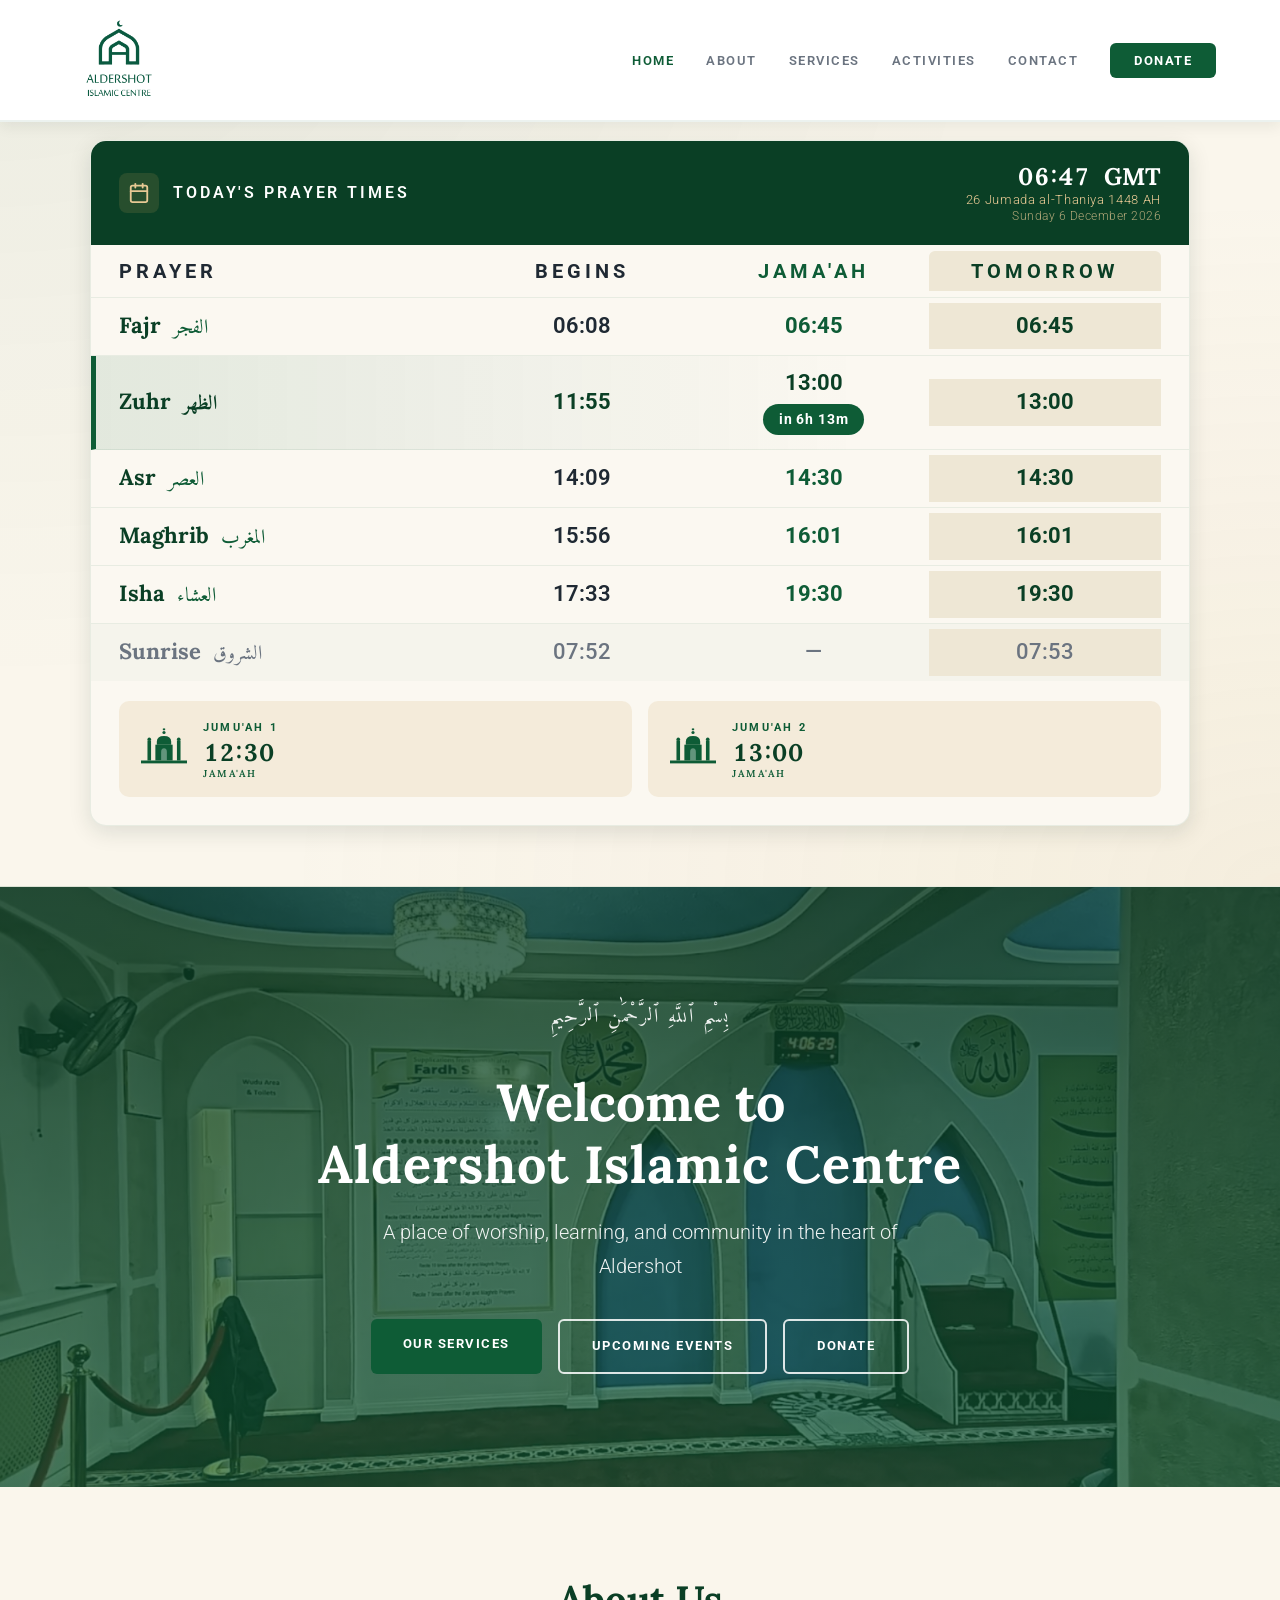
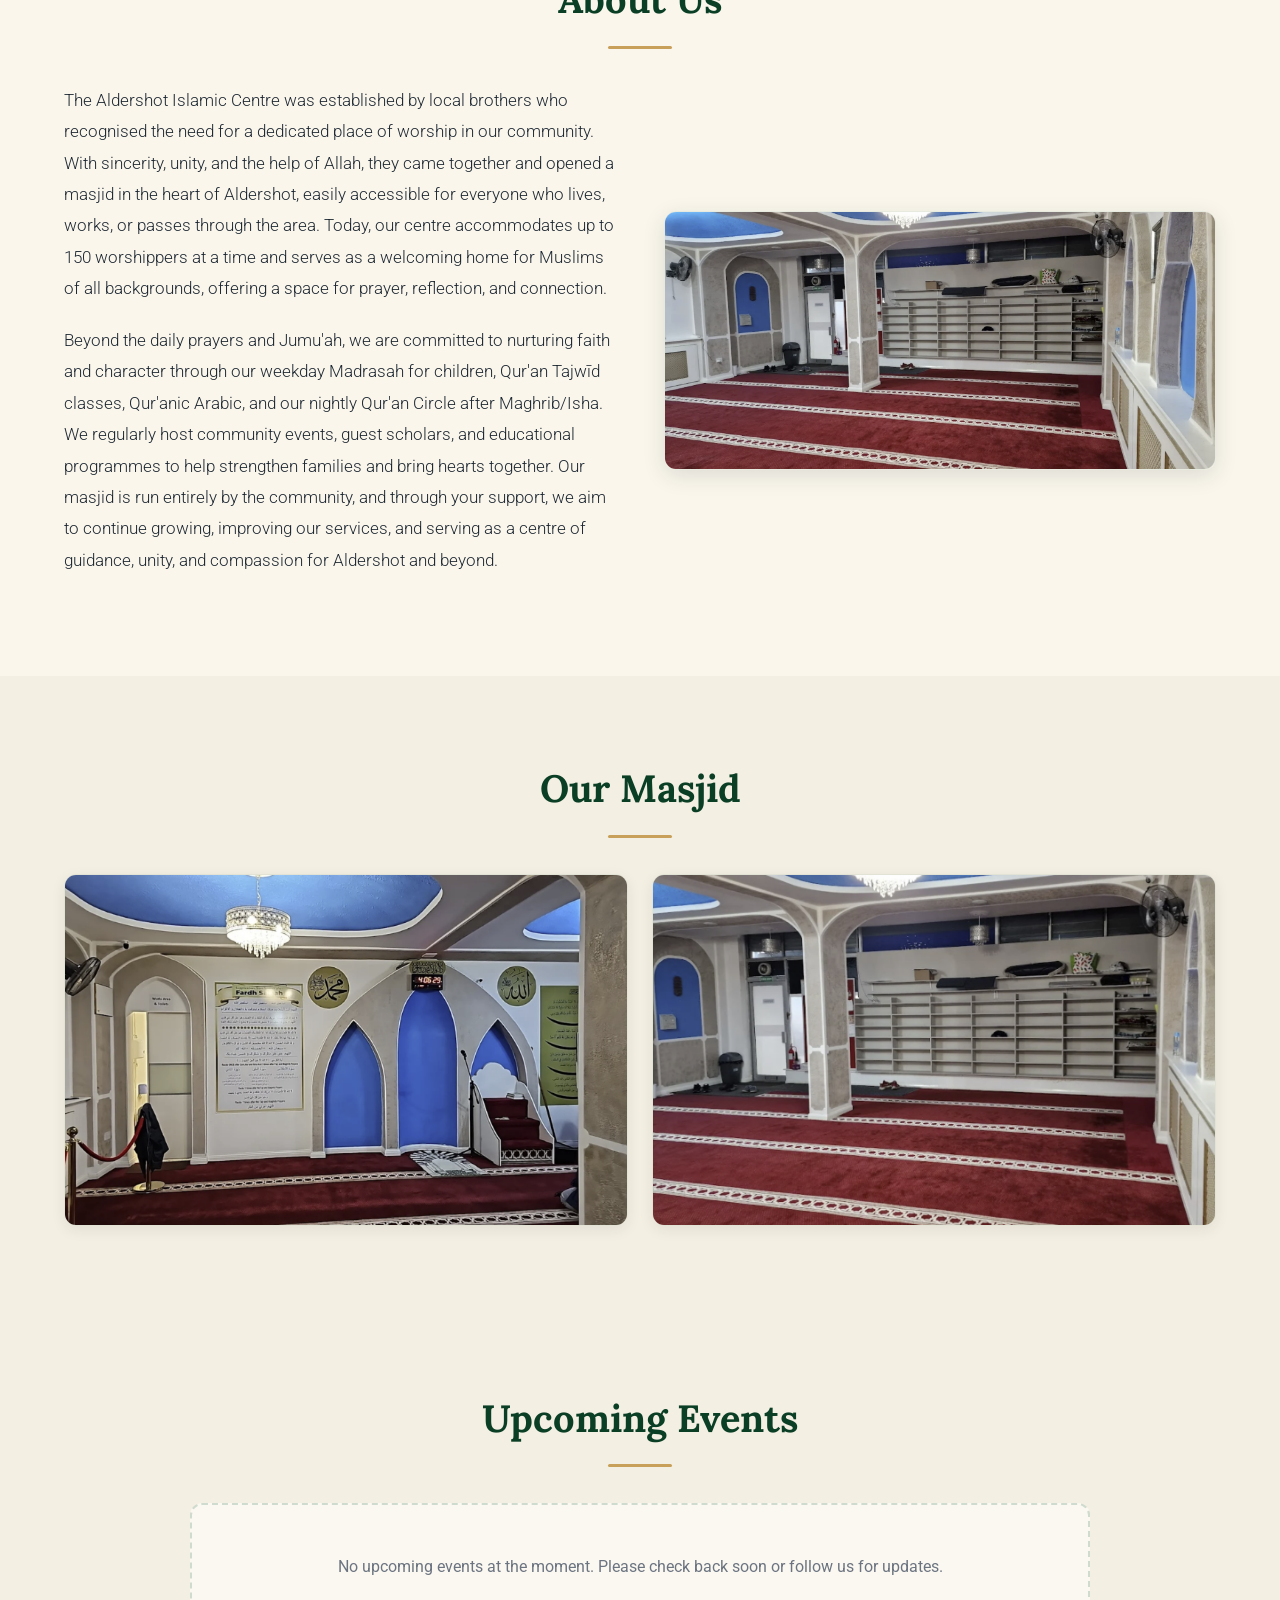
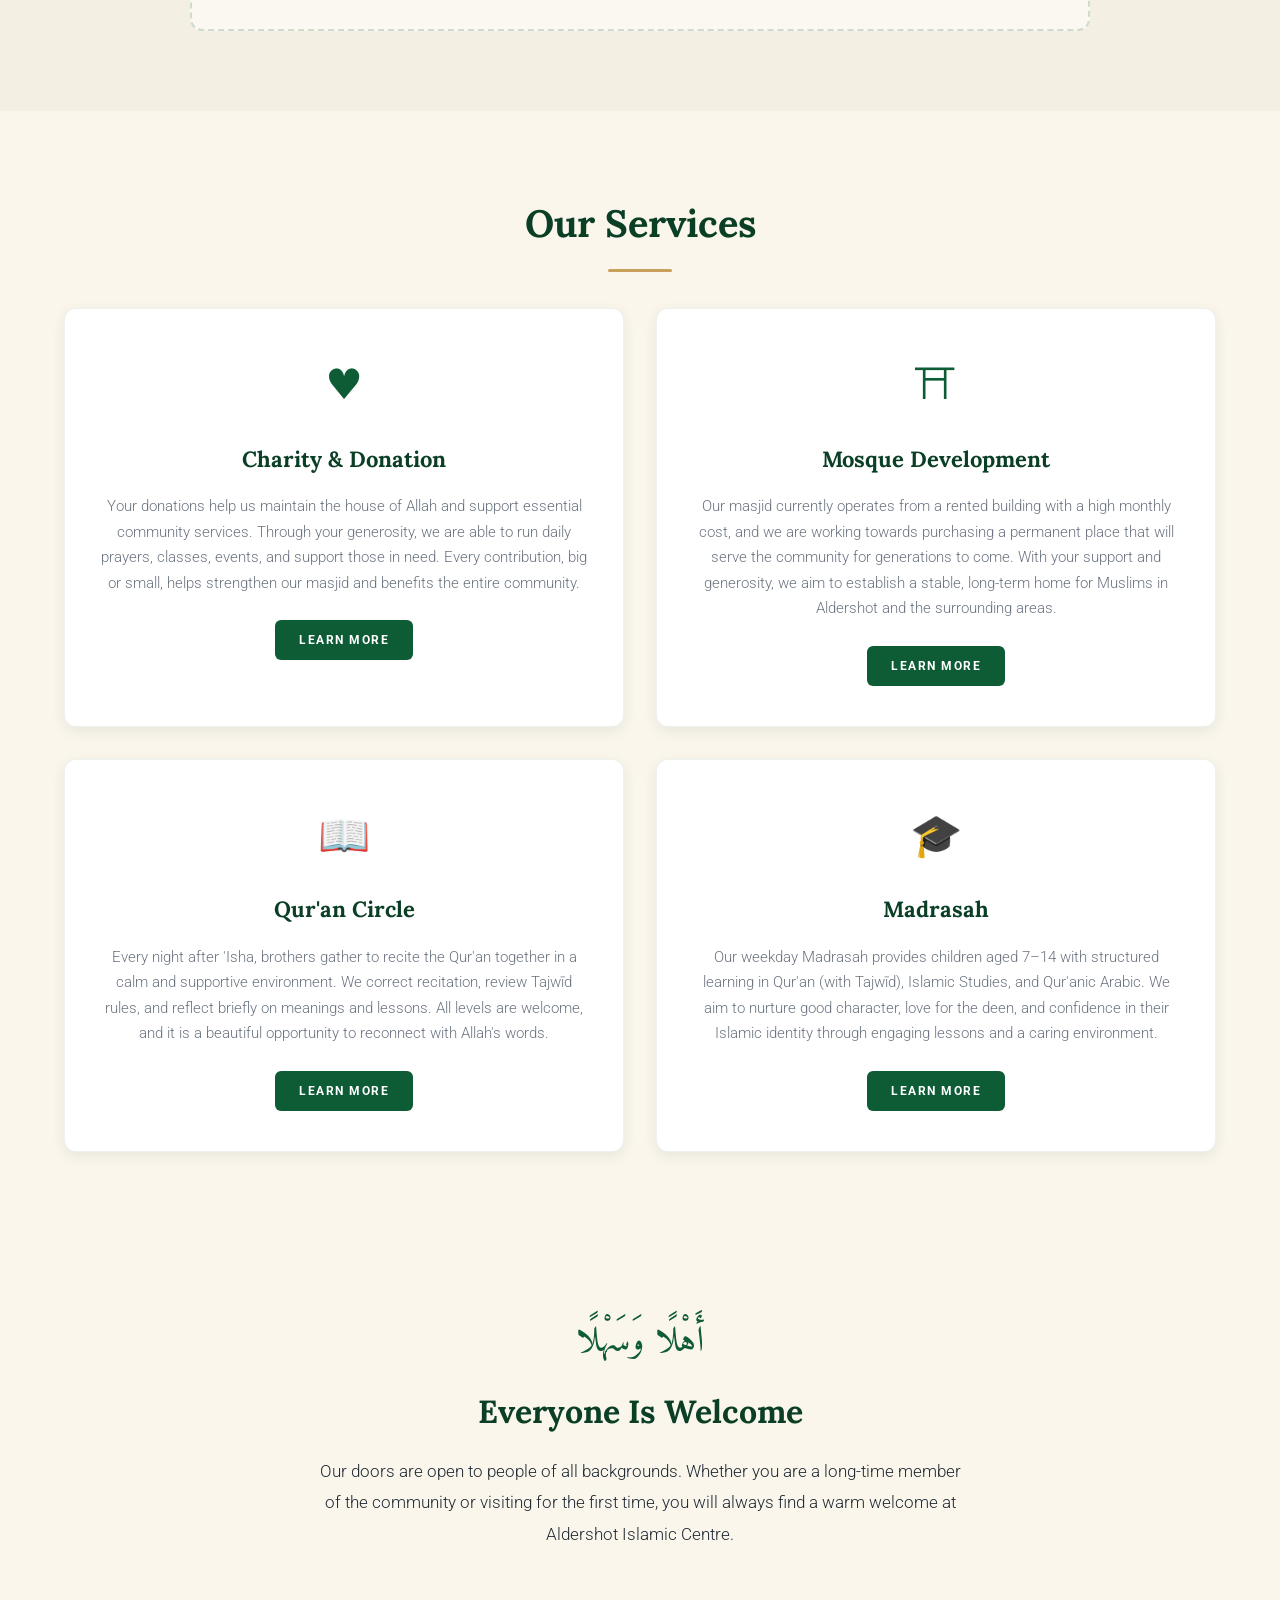
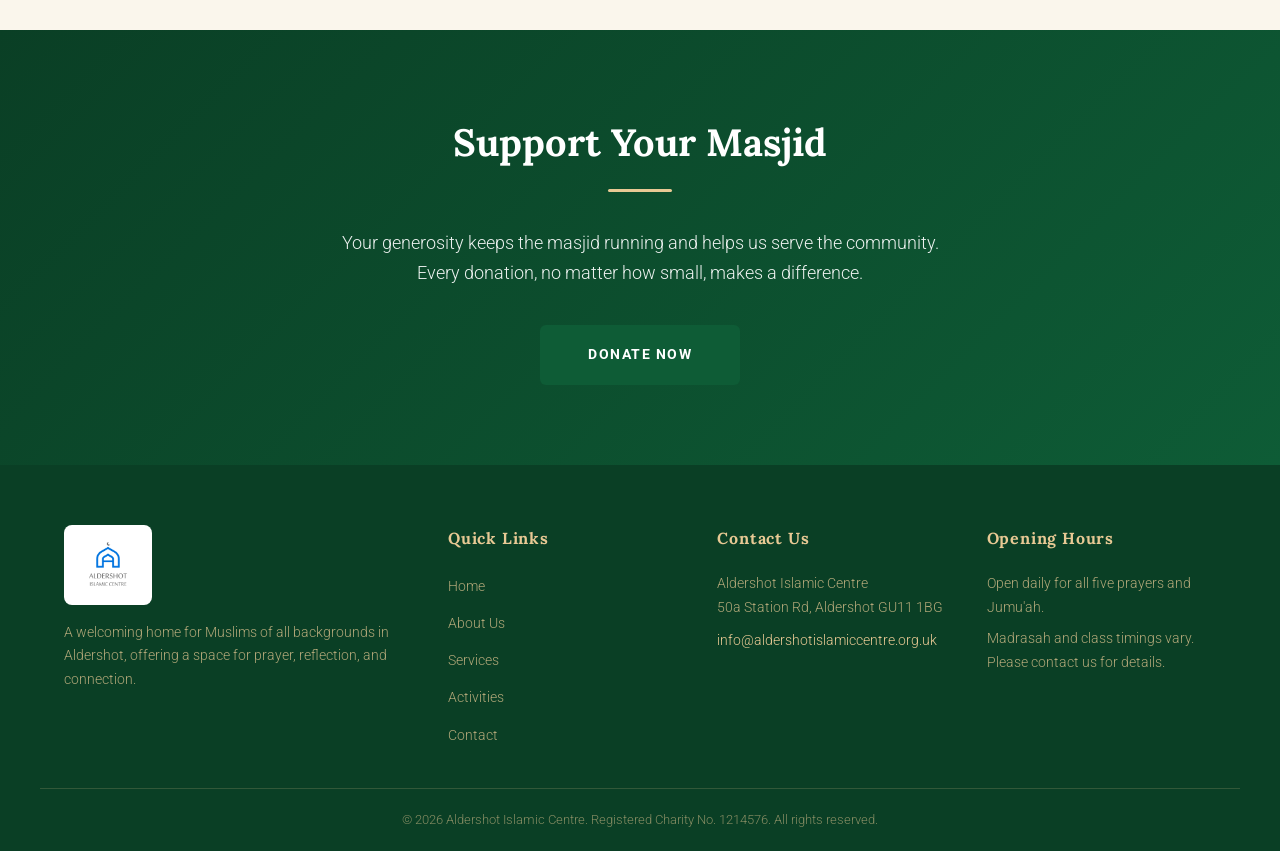
==== index.html @ 2ad5527f "Show the "Donation made easy" explainer on the printed poster User wants the 3-step explainer visibl" ====
<!DOCTYPE html>
<html lang="en">
<head>
    <meta charset="UTF-8">
    <meta name="viewport" content="width=device-width, initial-scale=1.0">
    <title>Aldershot Islamic Centre</title>
    <link rel="preconnect" href="https://fonts.googleapis.com">
    <link rel="preconnect" href="https://fonts.gstatic.com" crossorigin>
    <link href="https://fonts.googleapis.com/css2?family=Amiri&family=Lora:wght@500;600;700&family=Raleway:wght@300;400;500;600&family=Roboto:wght@300;400;500;700;900&display=swap" rel="stylesheet">
    <link rel="stylesheet" href="assets/css/styles.css?v=25">
    <link rel="icon" href="assets/images/logo.png" type="image/png">
    <link rel="manifest" href="/manifest.json">
    <link rel="apple-touch-icon" href="/assets/images/logo.png">
    <meta name="theme-color" content="#0a3f25">
    <meta name="apple-mobile-web-app-capable" content="yes">
    <meta name="apple-mobile-web-app-status-bar-style" content="black-translucent">
    <meta name="apple-mobile-web-app-title" content="Aldershot IC">
</head>
<body>
    <!-- Navigation -->
    <header class="header" id="header">
        <div class="container nav-container">
            <a href="index.html" class="logo">
                <img src="assets/images/logo.png" alt="Aldershot Islamic Centre">
            </a>
            <nav class="nav" id="nav">
                <ul class="nav-list">
                    <li><a href="index.html" class="nav-link active">HOME</a></li>
                    <li><a href="#about" class="nav-link">ABOUT</a></li>
                    <li><a href="#services" class="nav-link">SERVICES</a></li>
                    <li><a href="activities.html" class="nav-link">ACTIVITIES</a></li>
                    <li><a href="contact.html" class="nav-link">CONTACT</a></li>
                    <li><a href="https://donorbox.org/monthly-donations-935143" class="nav-link nav-donate" target="_blank" rel="noopener">DONATE</a></li>
                </ul>
            </nav>
            <a href="https://donorbox.org/monthly-donations-935143" class="mobile-donate" target="_blank" rel="noopener">Donate</a>
            <button class="hamburger" id="hamburger" aria-label="Toggle menu">
                <span></span>
                <span></span>
                <span></span>
            </button>
        </div>
    </header>

    <!-- Prayer Times Section -->
    <section class="section prayer-times-hero" id="prayer-times">
        <div class="container">
            <section class="install-card" id="install-card" hidden>
                <div class="install-text">
                    <div class="install-title">Install app</div>
                    <div class="install-sub">Add to your home screen for quick access and alerts when prayer times change.</div>
                </div>
                <button type="button" class="install-btn" id="install-btn">Install</button>
                <button type="button" class="install-dismiss" id="install-dismiss" aria-label="Dismiss">&times;</button>
            </section>
            <section class="notify-card mobile-only" hidden>
                <div class="notify-text">
                    <div class="notify-title">Daily reminder</div>
                    <div class="notify-sub" id="notify-sub">Get a morning alert when jama'ah times change.</div>
                </div>
                <button type="button" class="notify-btn" id="notify-btn" data-state="idle">Enable</button>
            </section>
            <div class="eid" id="salah-eid" hidden></div>
            <div class="salah-widget" id="salah-widget">
                <div class="salah-widget-header">
                    <div class="title">
                        <span class="icon-pill">
                            <svg viewBox="0 0 24 24" fill="none" stroke="currentColor" stroke-width="2" stroke-linecap="round" stroke-linejoin="round">
                                <rect x="3" y="4" width="18" height="18" rx="2" ry="2"/>
                                <line x1="16" y1="2" x2="16" y2="6"/>
                                <line x1="8" y1="2" x2="8" y2="6"/>
                                <line x1="3" y1="10" x2="21" y2="10"/>
                            </svg>
                        </span>
                        Today's Prayer Times
                    </div>
                    <div class="salah-widget-clock">
                        <span class="time" id="salah-time">--:--</span>
                        <span class="hijri" id="salah-hijri">—</span>
                        <span class="greg" id="salah-greg">—</span>
                    </div>
                </div>
                <div class="salah-table" id="salah-table"></div>
                <div class="jumma" id="salah-jumma"></div>
            </div>
        </div>
    </section>

    <!-- Hero Section -->
    <section class="hero" style="background: linear-gradient(rgba(10, 63, 37, 0.78), rgba(14, 92, 54, 0.65)), url('assets/images/Masjid-1.png') center/cover no-repeat;">
        <div class="hero-overlay"></div>
        <div class="container hero-content">
            <p class="hero-arabic">بِسْمِ ٱللَّهِ ٱلرَّحْمَٰنِ ٱلرَّحِيمِ</p>
            <h1>Welcome to<br><span class="brand-name">Aldershot Islamic Centre</span></h1>
            <p>A place of worship, learning, and community in the heart of Aldershot</p>
            <div class="hero-buttons">
                <a href="#services" class="btn btn-primary">Our Services</a>
                <a href="#events" class="btn btn-outline">Upcoming Events</a>
                <a href="https://donorbox.org/monthly-donations-935143" class="btn btn-outline" target="_blank" rel="noopener">Donate</a>
            </div>
        </div>
    </section>

    <!-- About Section -->
    <section class="section about" id="about">
        <div class="container">
            <h2 class="section-title">About Us</h2>
            <div class="about-with-image">
                <div class="about-text">
                    <p>The Aldershot Islamic Centre was established by local brothers who recognised the need for a dedicated place of worship in our community. With sincerity, unity, and the help of Allah, they came together and opened a masjid in the heart of Aldershot, easily accessible for everyone who lives, works, or passes through the area. Today, our centre accommodates up to 150 worshippers at a time and serves as a welcoming home for Muslims of all backgrounds, offering a space for prayer, reflection, and connection.</p>
                    <p>Beyond the daily prayers and Jumu'ah, we are committed to nurturing faith and character through our weekday Madrasah for children, Qur'an Tajw&imacr;d classes, Qur'anic Arabic, and our nightly Qur'an Circle after Maghrib/Isha. We regularly host community events, guest scholars, and educational programmes to help strengthen families and bring hearts together. Our masjid is run entirely by the community, and through your support, we aim to continue growing, improving our services, and serving as a centre of guidance, unity, and compassion for Aldershot and beyond.</p>
                </div>
                <div class="about-image">
                    <img src="assets/images/Masjid-2.png" alt="Aldershot Islamic Centre prayer hall">
                </div>
            </div>
        </div>
    </section>

    <!-- Gallery Section -->
    <section class="section gallery" id="gallery">
        <div class="container">
            <h2 class="section-title">Our Masjid</h2>
            <div class="gallery-grid">
                <div class="gallery-item">
                    <img src="assets/images/Masjid-1.png" alt="Masjid mihrab and prayer area">
                </div>
                <div class="gallery-item">
                    <img src="assets/images/Masjid-2.png" alt="Masjid prayer hall">
                </div>
            </div>
        </div>
    </section>

    <!-- Upcoming Events Section -->
    <section class="section events" id="events">
        <div class="container">
            <h2 class="section-title">Upcoming Events</h2>
            <div class="events-grid">
                <div class="events-empty">
                    <p>No upcoming events at the moment. Please check back soon or follow us for updates.</p>
                </div>
            </div>
        </div>
    </section>


    <!-- Services Section -->
    <section class="section services" id="services">
        <div class="container">
            <h2 class="section-title">Our Services</h2>
            <div class="services-grid">
                <div class="service-card">
                    <div class="service-icon">&#9829;</div>
                    <h3>Charity & Donation</h3>
                    <p>Your donations help us maintain the house of Allah and support essential community services. Through your generosity, we are able to run daily prayers, classes, events, and support those in need. Every contribution, big or small, helps strengthen our masjid and benefits the entire community.</p>
                    <a href="service-charity.html" class="btn btn-small">Learn More</a>
                </div>
                <div class="service-card">
                    <div class="service-icon">&#9961;</div>
                    <h3>Mosque Development</h3>
                    <p>Our masjid currently operates from a rented building with a high monthly cost, and we are working towards purchasing a permanent place that will serve the community for generations to come. With your support and generosity, we aim to establish a stable, long-term home for Muslims in Aldershot and the surrounding areas.</p>
                    <a href="service-development.html" class="btn btn-small">Learn More</a>
                </div>
                <div class="service-card">
                    <div class="service-icon">&#128214;</div>
                    <h3>Qur'an Circle</h3>
                    <p>Every night after 'Isha, brothers gather to recite the Qur'an together in a calm and supportive environment. We correct recitation, review Tajw&imacr;d rules, and reflect briefly on meanings and lessons. All levels are welcome, and it is a beautiful opportunity to reconnect with Allah's words.</p>
                    <a href="service-quran-circle.html" class="btn btn-small">Learn More</a>
                </div>
                <div class="service-card">
                    <div class="service-icon">&#127891;</div>
                    <h3>Madrasah</h3>
                    <p>Our weekday Madrasah provides children aged 7&ndash;14 with structured learning in Qur'an (with Tajw&imacr;d), Islamic Studies, and Qur'anic Arabic. We aim to nurture good character, love for the deen, and confidence in their Islamic identity through engaging lessons and a caring environment.</p>
                    <a href="service-madrasah.html" class="btn btn-small">Learn More</a>
                </div>
            </div>
        </div>
    </section>

    <!-- Welcome Banner -->
    <section class="section welcome-banner">
        <div class="container welcome-banner-content">
            <p class="welcome-arabic">أَهْلًا وَسَهْلًا</p>
            <h2>Everyone Is Welcome</h2>
            <p>Our doors are open to people of all backgrounds. Whether you are a long-time member of the community or visiting for the first time, you will always find a warm welcome at Aldershot Islamic Centre.</p>
        </div>
    </section>

    <!-- Donate Section -->
    <section class="section donate" id="donate">
        <div class="container donate-content">
            <h2 class="section-title section-title-light">Support Your Masjid</h2>
            <p>Your generosity keeps the masjid running and helps us serve the community. Every donation, no matter how small, makes a difference.</p>
            <a href="https://donorbox.org/monthly-donations-935143" class="btn btn-primary btn-large" target="_blank" rel="noopener">Donate Now</a>
        </div>
    </section>

    <!-- Footer -->
    <footer class="footer">
        <div class="container footer-grid">
            <div class="footer-about">
                <img src="assets/images/logo.png" alt="Aldershot Islamic Centre" class="footer-logo">
                <p>A welcoming home for Muslims of all backgrounds in Aldershot, offering a space for prayer, reflection, and connection.</p>
            </div>
            <div class="footer-links">
                <h4>Quick Links</h4>
                <ul>
                    <li><a href="index.html">Home</a></li>
                    <li><a href="#about">About Us</a></li>
                    <li><a href="#services">Services</a></li>
                    <li><a href="activities.html">Activities</a></li>
                    <li><a href="contact.html">Contact</a></li>
                </ul>
            </div>
            <div class="footer-contact">
                <h4>Contact Us</h4>
                <p>Aldershot Islamic Centre<br>50a Station Rd, Aldershot GU11 1BG</p>
                <p><a href="mailto:info@aldershotislamiccentre.org.uk">info@aldershotislamiccentre.org.uk</a></p>
            </div>
            <div class="footer-hours">
                <h4>Opening Hours</h4>
                <p>Open daily for all five prayers and Jumu'ah.</p>
                <p>Madrasah and class timings vary. Please contact us for details.</p>
            </div>
        </div>
        <div class="footer-bottom">
            <div class="container">
                <p>&copy; 2026 Aldershot Islamic Centre. Registered Charity No. 1214576. All rights reserved.</p>
            </div>
        </div>
    </footer>

    <script src="assets/js/script.js"></script>
    <script src="assets/js/salah-widget.js"></script>
    <script src="assets/js/notifications.js"></script>
    <script src="assets/js/install.js"></script>
    <script>
        if ('serviceWorker' in navigator) {
            window.addEventListener('load', () => {
                navigator.serviceWorker.register('/service-worker.js').catch(console.error);
            });
        }
    </script>
</body>
</html>
---- assets/css/styles.css ----
/* ===== Theme Tokens (mirrors RasberryPi kiosk) ===== */
:root {
    --bg: #f4efe3;
    --bg-soft: #faf6ec;
    --panel: #fbf8f1;
    --panel-strong: #ffffff;
    --panel-tomorrow: #eee7d5;

    --primary: #0e5c36;
    --primary-dark: #0a3f25;
    --primary-soft: rgba(14, 92, 54, 0.08);

    --accent: #c9a05a;
    --accent-soft: #e8c994;
    --accent-bg: rgba(201, 160, 90, 0.15);

    --text: #1f2933;
    --text-dim: #6b7480;
    --text-muted: #8a8f99;

    --border: rgba(14, 92, 54, 0.18);
    --border-soft: rgba(14, 92, 54, 0.08);
    --shadow: 0 4px 14px rgba(20, 40, 30, 0.08);
    --shadow-lg: 0 6px 22px rgba(20, 40, 30, 0.12);
    --danger: #c0392b;

    --serif: 'Lora', 'Playfair Display', 'Georgia', serif;
    --sans: 'Roboto', 'Segoe UI', system-ui, sans-serif;
}

/* ===== Reset & Base ===== */
*,
*::before,
*::after {
    margin: 0;
    padding: 0;
    box-sizing: border-box;
}

html {
    scroll-behavior: smooth;
}

body {
    font-family: var(--sans);
    font-weight: 300;
    font-size: 16px;
    line-height: 1.7;
    color: var(--text);
    background:
        url('../images/bg-pattern.svg'),
        radial-gradient(ellipse at 0% 0%, #ede4cf 0%, transparent 60%),
        radial-gradient(ellipse at 100% 100%, #ece2c8 0%, transparent 55%),
        var(--bg);
    background-size: 320px 320px, auto, auto, auto;
    background-attachment: fixed;
}

a {
    text-decoration: none;
    color: inherit;
    transition: color 0.3s;
}

ul {
    list-style: none;
}

img {
    max-width: 100%;
    height: auto;
    display: block;
}

.container {
    width: 100%;
    max-width: 1200px;
    margin: 0 auto;
    padding: 0 24px;
}

.arabic {
    font-family: 'Amiri', 'Scheherazade New', 'Noto Naskh Arabic', serif;
    direction: rtl;
    line-height: 1.7;
}

/* ===== Header / Navigation ===== */
.header {
    position: fixed;
    top: 0;
    left: 0;
    width: 100%;
    z-index: 1000;
    background: var(--panel-strong);
    box-shadow: var(--shadow);
    border-bottom: 2px solid var(--border-soft);
    transition: box-shadow 0.3s;
}

.nav-container {
    display: flex;
    align-items: center;
    justify-content: space-between;
    height: 120px;
}

.logo img {
    height: 110px;
    width: auto;
    filter: brightness(0) saturate(100%) invert(24%) sepia(36%) saturate(1456%) hue-rotate(118deg) brightness(94%) contrast(92%);
}

.nav-list {
    display: flex;
    align-items: center;
    gap: 32px;
}

.nav-link {
    font-size: 13px;
    font-weight: 600;
    letter-spacing: 1.5px;
    color: var(--text-dim);
    transition: color 0.3s;
}

.nav-link:hover,
.nav-link.active {
    color: var(--primary);
}

.nav-donate {
    background: var(--primary);
    color: var(--panel-strong) !important;
    padding: 10px 24px;
    border-radius: 6px;
    font-weight: 700;
    transition: background 0.3s;
}

.nav-donate:hover {
    background: var(--primary-dark);
}

.mobile-donate {
    display: none;
}

.hamburger {
    display: none;
    flex-direction: column;
    gap: 5px;
    background: none;
    border: none;
    cursor: pointer;
    padding: 8px;
}

.hamburger span {
    display: block;
    width: 26px;
    height: 3px;
    background: var(--primary-dark);
    border-radius: 2px;
    transition: all 0.3s;
}

.hamburger.active span:nth-child(1) {
    transform: rotate(45deg) translate(5px, 6px);
}

.hamburger.active span:nth-child(2) {
    opacity: 0;
}

.hamburger.active span:nth-child(3) {
    transform: rotate(-45deg) translate(5px, -6px);
}

/* ===== Branding Font ===== */
.brand-name {
    font-family: var(--serif);
    font-weight: 700;
    letter-spacing: 1px;
}

/* ===== Hero Section ===== */
.hero {
    position: relative;
    min-height: 600px;
    display: flex;
    align-items: center;
    justify-content: center;
    text-align: center;
    overflow: hidden;
}

.hero-content {
    position: relative;
    z-index: 2;
    padding: 60px 24px;
}

.hero h1 {
    font-family: var(--serif);
    font-size: 52px;
    font-weight: 700;
    color: #fff;
    margin-bottom: 20px;
    line-height: 1.2;
}

.hero p {
    font-size: 20px;
    color: rgba(255, 255, 255, 0.92);
    font-weight: 300;
    margin-bottom: 36px;
    max-width: 600px;
    margin-left: auto;
    margin-right: auto;
}

.hero-buttons {
    display: flex;
    gap: 16px;
    justify-content: center;
    flex-wrap: wrap;
}

/* ===== Hero Arabic Greeting ===== */
.hero-arabic {
    font-family: 'Amiri', serif;
    font-size: 32px;
    color: var(--accent-soft);
    margin-bottom: 16px;
    font-weight: 400;
    letter-spacing: 2px;
    direction: rtl;
}

/* ===== Buttons ===== */
.btn {
    display: inline-block;
    font-size: 13px;
    font-weight: 700;
    letter-spacing: 1.5px;
    text-transform: uppercase;
    padding: 14px 32px;
    border-radius: 6px;
    transition: all 0.3s;
    cursor: pointer;
    border: none;
}

.btn-primary {
    background: var(--primary);
    color: #fff;
}

.btn-primary:hover {
    background: var(--primary-dark);
    transform: translateY(-2px);
    box-shadow: 0 6px 18px rgba(14, 92, 54, 0.35);
}

.btn-outline {
    background: transparent;
    color: #fff;
    border: 2px solid rgba(255, 255, 255, 0.85);
}

.btn-outline:hover {
    background: var(--accent);
    color: var(--primary-dark);
    border-color: var(--accent);
    transform: translateY(-2px);
}

.btn-small {
    padding: 10px 24px;
    font-size: 12px;
    background: var(--primary);
    color: #fff;
}

.btn-small:hover {
    background: var(--primary-dark);
    transform: translateY(-2px);
}

.btn-large {
    padding: 18px 48px;
    font-size: 14px;
}

/* ===== Sections ===== */
.section {
    padding: 80px 0;
}

.section-title {
    font-family: var(--serif);
    font-size: 38px;
    font-weight: 700;
    text-align: center;
    margin-bottom: 12px;
    color: var(--primary-dark);
}

.section-title::after {
    content: '';
    display: block;
    width: 64px;
    height: 3px;
    background: var(--accent);
    margin: 14px auto 36px;
    border-radius: 2px;
}

.section-title-light {
    color: #fff;
}

.section-title-light::after {
    background: var(--accent-soft);
}

/* ===== About ===== */
.about {
    background: var(--bg-soft);
}

.about-content {
    max-width: 850px;
    margin: 0 auto;
    text-align: center;
}

.about-content p {
    margin-bottom: 20px;
    font-size: 17px;
    line-height: 1.85;
    color: var(--text);
}

.about-with-image {
    display: grid;
    grid-template-columns: 1fr 1fr;
    gap: 48px;
    align-items: center;
}

.about-text p {
    margin-bottom: 20px;
    font-size: 17px;
    line-height: 1.85;
    color: var(--text);
}

.about-image img {
    width: 100%;
    border-radius: 12px;
    box-shadow: var(--shadow-lg);
    border: 1px solid var(--border-soft);
}

/* ===== Gallery ===== */
.gallery {
    background: transparent;
}

.gallery-grid {
    display: grid;
    grid-template-columns: 1fr 1fr;
    gap: 24px;
}

.gallery-item {
    border-radius: 12px;
    overflow: hidden;
    box-shadow: var(--shadow);
    border: 1px solid var(--border-soft);
}

.gallery-item img {
    width: 100%;
    height: 350px;
    object-fit: cover;
    display: block;
    transition: transform 0.4s;
}

.gallery-item:hover img {
    transform: scale(1.05);
}

/* ===== Upcoming Events ===== */
.events {
    background: transparent;
}

.events-grid {
    display: flex;
    flex-direction: column;
    gap: 24px;
    max-width: 900px;
    margin: 0 auto;
}

.event-card {
    display: flex;
    align-items: flex-start;
    gap: 28px;
    background: var(--panel);
    border-radius: 12px;
    padding: 32px;
    box-shadow: var(--shadow);
    border: 1px solid var(--border-soft);
    transition: transform 0.3s, box-shadow 0.3s;
}

.event-card:hover {
    transform: translateY(-4px);
    box-shadow: var(--shadow-lg);
}

.event-date {
    flex-shrink: 0;
    width: 72px;
    height: 72px;
    background: var(--primary);
    border-radius: 12px;
    display: flex;
    flex-direction: column;
    align-items: center;
    justify-content: center;
    color: var(--accent-soft);
}

.event-day {
    font-family: var(--serif);
    font-size: 26px;
    font-weight: 700;
    line-height: 1;
}

.event-month {
    font-size: 12px;
    font-weight: 600;
    text-transform: uppercase;
    letter-spacing: 1px;
    opacity: 0.95;
}

.event-details h3 {
    font-family: var(--serif);
    font-size: 20px;
    font-weight: 700;
    color: var(--primary-dark);
    margin-bottom: 4px;
}

.event-time {
    font-size: 13px;
    font-weight: 600;
    color: var(--primary);
    margin-bottom: 10px;
}

.event-details p {
    font-size: 15px;
    color: var(--text-dim);
    line-height: 1.7;
}

.events-empty {
    text-align: center;
    padding: 48px 24px;
    background: var(--panel);
    border-radius: 12px;
    border: 2px dashed var(--border);
}

.events-empty p {
    font-size: 16px;
    color: var(--text-dim);
    font-weight: 400;
}

/* ===== Welcome Banner ===== */
.welcome-banner {
    background: var(--bg-soft);
    text-align: center;
}

.welcome-banner-content {
    max-width: 700px;
    margin: 0 auto;
}

.welcome-arabic {
    font-family: 'Amiri', serif;
    font-size: 36px;
    color: var(--primary);
    margin-bottom: 12px;
    direction: rtl;
    font-weight: 400;
}

.welcome-banner h2 {
    font-family: var(--serif);
    font-size: 32px;
    font-weight: 700;
    color: var(--primary-dark);
    margin-bottom: 16px;
}

.welcome-banner-content > p:last-child {
    font-size: 17px;
    color: var(--text);
    line-height: 1.85;
}

/* ===== Prayer Times Section ===== */
.prayer-times-hero {
    padding: 140px 0 60px;
    background:
        radial-gradient(ellipse at 0% 0%, rgba(14, 92, 54, 0.06) 0%, transparent 55%),
        radial-gradient(ellipse at 100% 100%, rgba(201, 160, 90, 0.10) 0%, transparent 55%),
        var(--bg-soft);
    border-bottom: 1px solid var(--border-soft);
}

.prayer-times-hero .section-title {
    color: var(--primary-dark);
}

.salah-widget {
    max-width: 1100px;
    margin: 0 auto;
    background: var(--panel);
    border-radius: 16px;
    overflow: hidden;
    box-shadow: var(--shadow-lg);
    border: 1px solid var(--border-soft);
}

.salah-widget-header {
    background: var(--primary-dark);
    color: var(--accent-soft);
    padding: 20px 28px;
    display: flex;
    align-items: center;
    justify-content: space-between;
    gap: 16px;
    flex-wrap: wrap;
}

.salah-widget-header .title {
    display: flex;
    align-items: center;
    gap: 14px;
    font-size: 16px;
    letter-spacing: 0.18em;
    text-transform: uppercase;
    font-weight: 600;
    color: #fff;
}

.salah-widget-header .icon-pill {
    width: 40px;
    height: 40px;
    background: var(--accent-bg);
    border-radius: 8px;
    display: flex;
    align-items: center;
    justify-content: center;
    color: var(--accent-soft);
}

.salah-widget-header .icon-pill svg {
    width: 22px;
    height: 22px;
}

.salah-widget-clock {
    display: flex;
    flex-direction: column;
    align-items: flex-end;
    line-height: 1.3;
}

.salah-widget-clock .time {
    font-family: var(--serif);
    font-size: 24px;
    font-weight: 700;
    color: #fff;
    font-variant-numeric: tabular-nums;
}

.salah-widget-clock .hijri {
    font-size: 13px;
    color: var(--accent-soft);
    letter-spacing: 0.05em;
}

.salah-widget-clock .greg {
    font-size: 12px;
    color: rgba(232, 201, 148, 0.75);
    letter-spacing: 0.04em;
}

.next-badge {
    display: block;
    width: max-content;
    max-width: 100%;
    margin: 8px auto 0;
    background: var(--primary);
    color: #fff;
    padding: 5px 16px;
    border-radius: 999px;
    font-family: var(--sans);
    font-size: 14px;
    font-weight: 700;
    letter-spacing: 0.06em;
    font-variant-numeric: tabular-nums;
    line-height: 1.5;
    white-space: nowrap;
    transition: background-color 0.3s, color 0.3s;
}

.next-badge.imminent {
    background: var(--accent);
    color: var(--primary-dark);
    animation: badge-pulse 1s ease-in-out infinite;
}

@keyframes badge-pulse {
    0%, 100% { transform: scale(1); }
    50% { transform: scale(1.08); }
}

.salah-table {
    display: grid;
    grid-template-rows: auto repeat(6, auto);
}

.salah-table .row {
    display: grid;
    grid-template-columns: 1.5fr 1fr 1fr 1fr;
    align-items: center;
    padding: 14px 28px;
    border-bottom: 1px solid var(--border-soft);
    font-variant-numeric: tabular-nums;
    line-height: 1.2;
}

.salah-table .row:last-child {
    border-bottom: none;
}

.salah-table .row.head {
    font-size: 20px;
    letter-spacing: 0.2em;
    text-transform: uppercase;
    color: var(--text-dim);
    background: transparent;
    font-weight: 700;
    padding: 14px 28px;
}

.salah-table .row.head .name,
.salah-table .row.head .azan,
.salah-table .row.head .iqamah,
.salah-table .row.head .tomorrow {
    font-size: 20px;
    font-weight: 700;
}

.salah-table .row.head .tomorrow {
    background: var(--panel-tomorrow);
    padding: 8px 0;
    border-radius: 6px 6px 0 0;
    color: var(--primary-dark);
}

.salah-table .row .name {
    display: flex;
    align-items: baseline;
    gap: 12px;
    color: var(--text);
}

.salah-table .row .name .prayer-en {
    font-family: var(--serif);
    font-weight: 700;
    font-size: 22px;
    color: var(--primary-dark);
}

.salah-table .row .name .prayer-ar {
    font-family: 'Amiri', 'Scheherazade New', 'Noto Naskh Arabic', serif;
    font-size: 20px;
    color: var(--primary);
    direction: rtl;
}

.salah-table .row .azan,
.salah-table .row .iqamah,
.salah-table .row .tomorrow {
    text-align: center;
    color: var(--text);
    font-size: 22px;
    font-weight: 600;
}

.salah-table .row .iqamah {
    font-weight: 700;
    color: var(--primary);
}

.salah-table .row .tomorrow {
    background: var(--panel-tomorrow);
    color: var(--primary-dark);
    padding: 10px 0;
    margin: -10px 0;
    font-weight: 700;
}

.salah-table .row.dim {
    background: rgba(14, 92, 54, 0.025);
}
.salah-table .row.dim .name .prayer-en,
.salah-table .row.dim .name .prayer-ar {
    color: var(--text-dim);
}
.salah-table .row.dim .azan,
.salah-table .row.dim .iqamah,
.salah-table .row.dim .tomorrow {
    color: var(--text-dim);
    font-weight: 500;
}

.salah-table .row.next {
    background: linear-gradient(90deg, rgba(14, 92, 54, 0.1), transparent 70%);
    border-left: 5px solid var(--primary);
    padding-left: 23px;
}

.salah-table .row.next .name .prayer-en,
.salah-table .row.next .name .prayer-ar,
.salah-table .row.next .azan,
.salah-table .row.next .iqamah {
    color: var(--primary-dark);
    font-weight: 700;
}

/* Install banner — shown when the browser confirms the site is installable */
.install-card {
    max-width: 1100px;
    margin: 0 auto 14px;
    background: var(--panel-strong);
    border: 1px solid var(--border-soft);
    border-radius: 12px;
    padding: 14px 16px;
    box-shadow: var(--shadow);
    display: flex;
    align-items: center;
    gap: 12px;
}
.install-card[hidden] { display: none !important; }
.install-card .install-text { flex: 1; min-width: 0; }
.install-card .install-title {
    font-family: var(--serif);
    font-size: 15px;
    font-weight: 700;
    color: var(--primary-dark);
    letter-spacing: 0.04em;
}
.install-card .install-sub {
    font-size: 12px;
    color: var(--text-dim);
    margin-top: 2px;
    line-height: 1.4;
}
.install-card .install-btn {
    flex-shrink: 0;
    background: var(--primary);
    color: #fff;
    border: none;
    border-radius: 999px;
    padding: 9px 18px;
    font-family: var(--sans);
    font-size: 12px;
    font-weight: 700;
    letter-spacing: 0.06em;
    cursor: pointer;
    transition: background-color 0.2s;
    -webkit-tap-highlight-color: transparent;
}
.install-card .install-btn:hover { background: var(--primary-dark); }
.install-card .install-btn:disabled { opacity: 0.6; cursor: not-allowed; }
.install-card .install-dismiss {
    flex-shrink: 0;
    background: transparent;
    color: var(--text-muted);
    border: none;
    font-size: 22px;
    line-height: 1;
    width: 28px;
    height: 28px;
    cursor: pointer;
    padding: 0;
    -webkit-tap-highlight-color: transparent;
}
.install-card .install-dismiss:hover { color: var(--primary-dark); }

/* Daily reminder card — only visible on phones (≤768px) */
.notify-card.mobile-only {
    display: none;
}
.notify-card[hidden] { display: none !important; }
.notify-card {
    max-width: 1100px;
    margin: 0 auto 14px;
    background: var(--panel-strong);
    border: 1px solid var(--border-soft);
    border-radius: 12px;
    padding: 14px 16px;
    box-shadow: var(--shadow);
    align-items: center;
    gap: 12px;
}
.notify-card .notify-text { flex: 1; min-width: 0; }
.notify-card .notify-title {
    font-family: var(--serif);
    font-size: 15px;
    font-weight: 700;
    color: var(--primary-dark);
    letter-spacing: 0.04em;
}
.notify-card .notify-sub {
    font-size: 12px;
    color: var(--text-dim);
    margin-top: 2px;
    line-height: 1.4;
}
.notify-card .notify-btn {
    flex-shrink: 0;
    background: var(--primary);
    color: #fff;
    border: none;
    border-radius: 999px;
    padding: 9px 18px;
    font-family: var(--sans);
    font-size: 12px;
    font-weight: 700;
    letter-spacing: 0.06em;
    cursor: pointer;
    transition: background-color 0.2s;
    -webkit-tap-highlight-color: transparent;
}
.notify-card .notify-btn:hover { background: var(--primary-dark); }
.notify-card .notify-btn:disabled { opacity: 0.6; cursor: not-allowed; }
.notify-card .notify-btn[data-state="enabled"] {
    background: var(--accent);
    color: var(--primary-dark);
}

/* Eid Salah section — appears 7 days before Eid through end of Eid day.
   Sits above the salah widget on the homepage. */
.eid {
    max-width: 1100px;
    margin: 0 auto 20px;
    background: linear-gradient(135deg, rgba(201, 160, 90, 0.22), rgba(14, 92, 54, 0.08));
    border: 2px solid var(--accent);
    border-radius: 12px;
    padding: 20px 28px;
    box-shadow: var(--shadow);
}
.eid-header {
    text-align: center;
    margin-bottom: 14px;
}
.eid-title {
    font-family: var(--serif);
    font-size: 24px;
    font-weight: 700;
    color: var(--primary-dark);
    letter-spacing: 0.04em;
}
.eid-date {
    font-size: 17px;
    color: var(--text-dim);
    margin-top: 6px;
    letter-spacing: 0.04em;
    font-weight: 700;
}
.eid-cards {
    display: grid;
    grid-template-columns: repeat(3, minmax(0, 1fr));
    gap: 12px;
}
.eid-card {
    background: var(--panel-strong);
    border: 1px solid var(--border-soft);
    border-radius: 10px;
    padding: 14px 16px;
    text-align: center;
}
.eid-card .label {
    font-size: 11px;
    color: var(--primary);
    letter-spacing: 0.18em;
    text-transform: uppercase;
    font-weight: 700;
    margin-bottom: 6px;
}
.eid-card .time {
    font-family: var(--serif);
    font-size: 26px;
    font-weight: 700;
    color: var(--primary-dark);
    line-height: 1.1;
    font-variant-numeric: tabular-nums;
}
.eid-card .time small {
    display: block;
    font-size: 9px;
    color: var(--primary);
    letter-spacing: 0.15em;
    text-transform: uppercase;
    margin-top: 2px;
    font-weight: 600;
}

/* Jumma cards */
.jumma {
    display: grid;
    grid-template-columns: 1fr 1fr;
    gap: 16px;
    padding: 20px 28px 28px;
}

.jumma .card {
    background: var(--accent-bg);
    border: 2px solid transparent;
    border-radius: 10px;
    padding: 16px 20px;
    display: grid;
    grid-template-columns: auto 1fr;
    align-items: center;
    gap: 16px;
}

.jumma .card .mosque-icon {
    width: 46px;
    height: 46px;
    color: var(--primary);
}

.jumma .card .mosque-icon svg {
    width: 100%;
    height: 100%;
}

.jumma .card .body {
    text-align: left;
}

.jumma .card .label {
    font-size: 11px;
    color: var(--primary);
    letter-spacing: 0.2em;
    text-transform: uppercase;
    font-weight: 700;
}

.jumma .card .times {
    font-family: var(--serif);
    font-size: 24px;
    font-weight: 700;
    color: var(--primary-dark);
    font-variant-numeric: tabular-nums;
    line-height: 1.1;
    margin-top: 2px;
}

.jumma .card .times small {
    font-size: 10px;
    color: var(--primary);
    letter-spacing: 0.15em;
    text-transform: uppercase;
    display: block;
    font-weight: 600;
    margin-top: 2px;
}

.jumma .card.next {
    background: rgba(14, 92, 54, 0.1);
    border-color: var(--accent);
    box-shadow: 0 4px 14px rgba(14, 92, 54, 0.15);
}

.salah-error {
    padding: 32px 28px;
    text-align: center;
    color: var(--danger);
    font-size: 15px;
}

/* ===== Services ===== */
.services {
    background: var(--bg-soft);
}

.services-grid {
    display: grid;
    grid-template-columns: repeat(2, 1fr);
    gap: 32px;
}

.service-card {
    background: var(--panel-strong);
    border-radius: 12px;
    padding: 40px 32px;
    text-align: center;
    box-shadow: var(--shadow);
    border: 1px solid var(--border-soft);
    transition: transform 0.3s, box-shadow 0.3s;
}

.service-card:hover {
    transform: translateY(-6px);
    box-shadow: var(--shadow-lg);
}

.service-icon {
    font-size: 42px;
    margin-bottom: 20px;
    color: var(--primary);
}

.service-card h3 {
    font-family: var(--serif);
    font-size: 22px;
    font-weight: 700;
    margin-bottom: 16px;
    color: var(--primary-dark);
}

.service-card p {
    font-size: 15px;
    color: var(--text-dim);
    margin-bottom: 24px;
    line-height: 1.7;
}

/* ===== Donate ===== */
.donate {
    background: linear-gradient(135deg, var(--primary-dark) 0%, var(--primary) 100%);
    text-align: center;
    color: #fff;
}

.donate-content p {
    font-size: 18px;
    max-width: 600px;
    margin: 0 auto 36px;
    color: rgba(255, 255, 255, 0.92);
    font-weight: 300;
}

/* ===== Footer ===== */
.footer {
    background: var(--primary-dark);
    color: rgba(232, 201, 148, 0.75);
    padding-top: 60px;
}

.footer-grid {
    display: grid;
    grid-template-columns: 1.5fr 1fr 1fr 1fr;
    gap: 40px;
    padding-bottom: 40px;
    border-bottom: 1px solid rgba(232, 201, 148, 0.18);
}

.footer-logo {
    height: 80px;
    margin-bottom: 16px;
    width: auto;
    background: var(--panel-strong);
    padding: 8px 12px;
    border-radius: 8px;
}

.footer-about p {
    font-size: 14px;
    line-height: 1.7;
}

.footer h4 {
    color: var(--accent-soft);
    font-family: var(--serif);
    font-size: 16px;
    font-weight: 700;
    margin-bottom: 20px;
    letter-spacing: 0.05em;
}

.footer-links ul {
    display: flex;
    flex-direction: column;
    gap: 10px;
}

.footer-links a {
    font-size: 14px;
    color: rgba(232, 201, 148, 0.75);
    transition: color 0.3s;
}

.footer-links a:hover {
    color: var(--accent-soft);
}

.footer-contact p {
    font-size: 14px;
    margin-bottom: 10px;
}

.footer-contact a {
    color: var(--accent-soft);
}

.footer-contact a:hover {
    text-decoration: underline;
}

.footer-hours p {
    font-size: 14px;
    margin-bottom: 8px;
}

.footer-bottom {
    padding: 20px 0;
    text-align: center;
    font-size: 13px;
    color: rgba(232, 201, 148, 0.55);
}

/* ===== Responsive ===== */
@media (max-width: 1024px) {
    .services-grid {
        grid-template-columns: repeat(2, 1fr);
        gap: 24px;
    }

    .footer-grid {
        grid-template-columns: 1fr 1fr;
        gap: 32px;
    }
}

@media (max-width: 768px) {
    .hamburger {
        display: flex;
    }

    .mobile-donate {
        display: inline-flex;
        align-items: center;
        background: var(--primary);
        color: var(--panel-strong);
        padding: 9px 18px;
        border-radius: 6px;
        font-weight: 700;
        font-size: 13px;
        letter-spacing: 1px;
        text-transform: uppercase;
    }

    .mobile-donate:hover,
    .mobile-donate:focus {
        background: var(--primary-dark);
        color: var(--panel-strong);
    }

    .nav {
        position: fixed;
        top: 100px;
        left: 0;
        right: 0;
        background: var(--panel-strong);
        box-shadow: var(--shadow-lg);
        padding: 24px;
        transform: translateY(-120%);
        opacity: 0;
        transition: transform 0.3s, opacity 0.3s;
        z-index: 999;
    }

    .nav.open {
        transform: translateY(0);
        opacity: 1;
    }

    .nav-list {
        flex-direction: column;
        gap: 16px;
        align-items: stretch;
        text-align: center;
    }

    .nav-donate {
        text-align: center;
    }

    .hero {
        min-height: 480px;
    }

    .hero h1 {
        font-size: 34px;
    }

    .hero p {
        font-size: 17px;
    }

    .section {
        padding: 60px 0;
    }

    .section-title {
        font-size: 28px;
    }

    .services-grid {
        grid-template-columns: 1fr;
    }

    .about-with-image {
        grid-template-columns: 1fr;
    }

    .about-text {
        text-align: center;
    }

    .gallery-grid {
        grid-template-columns: 1fr;
    }

    .gallery-item img {
        height: 250px;
    }

    .event-card {
        flex-direction: column;
        align-items: center;
        text-align: center;
        gap: 16px;
        padding: 24px;
    }

    .hero-arabic {
        font-size: 24px;
    }

    .welcome-arabic {
        font-size: 28px;
    }

    .welcome-banner h2 {
        font-size: 26px;
    }

    .footer-grid {
        grid-template-columns: 1fr;
        gap: 32px;
    }

    /* Salah widget — keep 4 columns but compact sizing for mobile */
    .prayer-times-hero .container {
        padding: 0 8px;
    }
    .salah-table .row {
        grid-template-columns: 0.85fr 1fr 1fr 1fr;
        padding: 8px 4px;
        gap: 4px;
    }
    .salah-table .row.head {
        padding: 10px 4px;
        letter-spacing: 0.08em;
    }
    .salah-table .row.head .name,
    .salah-table .row.head .azan,
    .salah-table .row.head .iqamah,
    .salah-table .row.head .tomorrow {
        font-size: 14px;
    }
    .salah-table .row .name .prayer-en {
        font-size: 21px;
    }
    .salah-table .row .name .prayer-ar {
        font-size: 18px;
    }
    .salah-table .row .azan,
    .salah-table .row .iqamah,
    .salah-table .row .tomorrow {
        font-size: 21px;
    }
    .salah-table .row .tomorrow {
        padding: 8px 0;
        margin: -8px 0;
    }
    .salah-widget-header {
        padding: 10px 14px;
        flex-direction: column;
        align-items: center;
        text-align: center;
        gap: 4px;
    }
    .salah-widget-header .title {
        font-size: 12px;
    }
    .salah-widget-header .icon-pill {
        width: 28px;
        height: 28px;
    }
    .salah-widget-header .icon-pill svg {
        width: 16px;
        height: 16px;
    }
    .salah-widget-clock {
        align-items: center;
        line-height: 1.15;
    }
    .salah-widget-clock .time {
        font-size: 18px;
    }
    .salah-widget-clock .hijri,
    .salah-widget-clock .greg {
        font-size: 11px;
    }
    .jumma {
        grid-template-columns: minmax(0, 1fr) minmax(0, 1fr);
        gap: 8px;
        padding: 12px 10px 14px;
    }
    .jumma .card {
        grid-template-columns: minmax(0, 1fr);
        padding: 10px 12px;
        gap: 4px;
        border-radius: 8px;
        text-align: center;
        justify-items: center;
    }
    .jumma .card .mosque-icon {
        display: none;
    }
    .jumma .card .body {
        text-align: center;
        min-width: 0;
    }
    .jumma .card .label {
        font-size: 13px;
        letter-spacing: 0.12em;
    }
    .jumma .card .times {
        font-size: 26px;
    }
    .jumma .card .times small {
        font-size: 12px;
        margin-top: 4px;
    }
    .next-badge {
        font-size: 13px;
        padding: 4px 12px;
    }
    .notify-card.mobile-only {
        display: flex;
    }
    .eid {
        margin: 0 14px 14px;
        padding: 12px 12px;
        border-width: 1px;
    }
    .eid-title { font-size: 16px; }
    .eid-date { font-size: 13px; }
    .eid-cards { gap: 6px; }
    .eid-card { padding: 8px 6px; }
    .eid-card .label { font-size: 8px; letter-spacing: 0.1em; margin-bottom: 4px; }
    .eid-card .time { font-size: 16px; }
    .eid-card .time small { font-size: 7px; }
    .prayer-times-hero {
        padding-top: 130px;
    }
}

@media (max-width: 480px) {
    .hero h1 {
        font-size: 28px;
    }

    .hero p {
        font-size: 15px;
    }

    .btn {
        padding: 12px 24px;
        font-size: 12px;
    }

    .service-card {
        padding: 28px 20px;
    }

    .salah-table .row {
        grid-template-columns: 0.8fr 1fr 1fr 1fr;
        padding: 8px 4px;
    }
    .salah-table .row .name {
        flex-direction: column;
        gap: 2px;
        align-items: flex-start;
    }
    .salah-table .row .name .prayer-en {
        font-size: 18px;
    }
    .salah-table .row .name .prayer-ar {
        font-size: 16px;
    }
    .salah-table .row .azan,
    .salah-table .row .iqamah,
    .salah-table .row .tomorrow {
        font-size: 18px;
    }
    .salah-table .row.head .name,
    .salah-table .row.head .azan,
    .salah-table .row.head .iqamah,
    .salah-table .row.head .tomorrow {
        font-size: 13px;
    }
}

/* ===== Page Specific: Service Detail ===== */
.page-header {
    background: linear-gradient(135deg, var(--primary-dark) 0%, var(--primary) 100%);
    padding: 160px 0 60px;
    text-align: center;
    color: #fff;
}

.page-header h1 {
    font-family: var(--serif);
    font-size: 42px;
    font-weight: 700;
    margin-bottom: 12px;
    color: #fff;
}

.page-header p {
    font-size: 18px;
    color: var(--accent-soft);
    font-weight: 300;
}

.page-content {
    padding: 60px 0;
}

.page-content .container {
    max-width: 800px;
}

.page-content p {
    font-size: 17px;
    line-height: 1.9;
    color: var(--text);
    margin-bottom: 20px;
}

.page-content .back-link {
    display: inline-block;
    margin-top: 20px;
    color: var(--primary);
    font-weight: 600;
}

.page-content .back-link:hover {
    text-decoration: underline;
}

/* ===== Direct Debit Form ===== */
.dd-section {
    padding: 20px 0 80px;
}

.dd-section .container {
    max-width: 760px;
}

.dd-card {
    background: var(--panel-strong);
    border: 1px solid var(--border-soft);
    border-radius: 14px;
    box-shadow: var(--shadow-lg);
    overflow: hidden;
}

.dd-header {
    background: linear-gradient(135deg, var(--primary-dark) 0%, var(--primary) 100%);
    color: #fff;
    padding: 32px 28px;
    text-align: center;
}

.dd-header h2 {
    font-family: var(--serif);
    font-size: 26px;
    font-weight: 700;
    color: #fff;
    margin-bottom: 8px;
    line-height: 1.3;
}

.dd-header p {
    font-size: 15px;
    color: var(--accent-soft);
    font-weight: 300;
    margin: 0;
}

.dd-form {
    padding: 28px;
}

.dd-cta-body {
    padding: 28px;
}

.dd-intro {
    text-align: center;
    color: var(--text-dim);
    margin: 0 0 22px;
    font-size: 15px;
}

.dd-tiers {
    display: grid;
    grid-template-columns: repeat(6, 1fr);
    gap: 10px;
    margin-bottom: 24px;
}

.dd-tier {
    position: relative;
    display: flex;
    flex-direction: column;
    align-items: center;
    justify-content: center;
    padding: 22px 8px 18px;
    background: #fff;
    border: 2px solid var(--border);
    border-radius: 10px;
    text-decoration: none;
    color: var(--text);
    transition: transform 0.15s ease, border-color 0.15s ease, box-shadow 0.15s ease, background 0.15s ease;
    min-height: 96px;
}

.dd-tier:hover,
.dd-tier:focus {
    border-color: var(--primary);
    background: var(--primary-soft);
    transform: translateY(-2px);
    box-shadow: 0 6px 16px rgba(14, 92, 54, 0.18);
}

.dd-tier-amount {
    font-family: var(--serif);
    font-size: 26px;
    font-weight: 700;
    color: var(--primary-dark);
    line-height: 1.1;
}

.dd-tier-period {
    font-size: 11px;
    text-transform: uppercase;
    letter-spacing: 0.7px;
    color: var(--text-dim);
    margin-top: 4px;
}

.dd-tier-featured {
    border-color: var(--accent);
    background: var(--accent-bg);
}

.dd-tier-featured .dd-tier-amount {
    color: var(--primary-dark);
}

.dd-tier-badge {
    position: absolute;
    top: -10px;
    left: 50%;
    transform: translateX(-50%);
    background: var(--accent);
    color: var(--primary-dark);
    font-size: 10px;
    font-weight: 700;
    letter-spacing: 0.6px;
    text-transform: uppercase;
    padding: 3px 10px;
    border-radius: 999px;
    white-space: nowrap;
}

.dd-other {
    text-align: center;
    font-size: 14px;
    color: var(--text-dim);
    margin: 18px 0 0;
}

.dd-other a {
    color: var(--primary);
    font-weight: 600;
}

.dd-other a:hover {
    text-decoration: underline;
}

.dd-bullets {
    list-style: none;
    padding: 0;
    margin: 0 0 22px;
}

.dd-bullets li {
    position: relative;
    padding-left: 30px;
    margin-bottom: 12px;
    font-size: 15px;
    line-height: 1.55;
    color: var(--text);
}

.dd-bullets li::before {
    content: '\2713';
    position: absolute;
    left: 0;
    top: 0;
    width: 22px;
    height: 22px;
    border-radius: 50%;
    background: var(--accent-bg);
    color: var(--primary);
    font-weight: 700;
    font-size: 13px;
    display: inline-flex;
    align-items: center;
    justify-content: center;
}

.dd-fieldset {
    border: none;
    padding: 0;
    margin: 0 0 28px;
}

.dd-fieldset legend {
    font-family: var(--serif);
    font-size: 18px;
    font-weight: 700;
    color: var(--primary-dark);
    padding-bottom: 12px;
    margin-bottom: 18px;
    border-bottom: 2px solid var(--accent);
    width: 100%;
}

.form-row {
    display: grid;
    grid-template-columns: 1fr 1fr;
    gap: 14px;
    margin-bottom: 14px;
}

.form-row-split {
    grid-template-columns: 100px 1fr;
}

.form-field {
    display: flex;
    flex-direction: column;
    margin-bottom: 14px;
}

.form-row .form-field {
    margin-bottom: 0;
}

.form-label {
    font-size: 13px;
    font-weight: 600;
    color: var(--text);
    margin-bottom: 6px;
    letter-spacing: 0.2px;
}

.form-label em {
    color: var(--danger);
    font-style: normal;
    margin-left: 2px;
}

.dd-form input[type="text"],
.dd-form input[type="email"],
.dd-form input[type="tel"],
.dd-form input[type="number"],
.dd-form input[type="date"],
.dd-form select {
    font-family: var(--sans);
    font-size: 16px; /* 16px+ prevents iOS zoom on focus */
    font-weight: 400;
    color: var(--text);
    background: #fff;
    border: 1.5px solid var(--border);
    border-radius: 8px;
    padding: 12px 14px;
    width: 100%;
    transition: border-color 0.2s, box-shadow 0.2s;
    -webkit-appearance: none;
    appearance: none;
    min-height: 48px; /* touch target */
}

.dd-form select {
    background-image: url("data:image/svg+xml;charset=UTF-8,%3csvg xmlns='http://www.w3.org/2000/svg' width='12' height='8' viewBox='0 0 12 8'%3e%3cpath fill='%230e5c36' d='M6 8L0 0h12z'/%3e%3c/svg%3e");
    background-repeat: no-repeat;
    background-position: right 14px center;
    padding-right: 38px;
}

.dd-form input:focus,
.dd-form select:focus {
    outline: none;
    border-color: var(--primary);
    box-shadow: 0 0 0 3px var(--primary-soft);
}

.dd-form input:invalid:not(:placeholder-shown):not(:focus) {
    border-color: var(--danger);
}

.readonly-input {
    background: var(--bg-soft) !important;
    color: var(--text-dim) !important;
    cursor: not-allowed;
}

.input-with-prefix {
    position: relative;
}

.input-with-prefix .input-prefix {
    position: absolute;
    left: 14px;
    top: 50%;
    transform: translateY(-50%);
    font-size: 16px;
    color: var(--text-dim);
    font-weight: 500;
    pointer-events: none;
}

.input-with-prefix input {
    padding-left: 28px !important;
}

.dd-secure-note {
    background: var(--accent-bg);
    border-left: 3px solid var(--accent);
    border-radius: 6px;
    padding: 14px 16px;
    font-size: 14px;
    line-height: 1.55;
    color: var(--text);
    margin: 20px 0 24px;
}

.dd-secure-note .lock-icon {
    margin-right: 6px;
}

.dd-actions {
    text-align: center;
}

.dd-actions .btn {
    width: 100%;
    max-width: 360px;
}

.dd-status {
    margin-top: 20px;
    padding: 14px 16px;
    border-radius: 8px;
    font-size: 15px;
    line-height: 1.5;
    text-align: center;
}

.dd-status.success {
    background: rgba(14, 92, 54, 0.08);
    border: 1px solid var(--primary);
    color: var(--primary-dark);
}

.dd-status.error {
    background: rgba(192, 57, 43, 0.08);
    border: 1px solid var(--danger);
    color: var(--danger);
}

.dd-footer {
    padding: 18px 28px;
    background: var(--bg-soft);
    border-top: 1px solid var(--border-soft);
    text-align: center;
}

.dd-footer p {
    font-size: 12px;
    color: var(--text-dim);
    margin: 0;
}

@media (max-width: 560px) {
    .dd-section {
        padding: 10px 0 60px;
    }
    .dd-section .container {
        padding: 0 14px;
    }
    .dd-card {
        border-radius: 10px;
    }
    .dd-header {
        padding: 24px 20px;
    }
    .dd-header h2 {
        font-size: 22px;
    }
    .dd-header p {
        font-size: 14px;
    }
    .dd-form,
    .dd-cta-body {
        padding: 22px 18px;
    }
    .dd-tiers {
        grid-template-columns: repeat(2, 1fr);
        gap: 8px;
    }
    .dd-tier {
        padding: 18px 6px 14px;
        min-height: 80px;
    }
    .dd-tier-amount {
        font-size: 22px;
    }
    .dd-fieldset legend {
        font-size: 16px;
    }
    .form-row {
        grid-template-columns: 1fr;
        gap: 0;
    }
    .form-row .form-field {
        margin-bottom: 14px;
    }
    .form-row-split {
        grid-template-columns: 90px 1fr;
        gap: 12px;
    }
    .form-row-split .form-field {
        margin-bottom: 0;
    }
    .dd-actions .btn {
        max-width: 100%;
    }
}

/* ===== Activities Page ===== */
.activity-block {
    margin-bottom: 60px;
}

.activity-block h3 {
    font-family: var(--serif);
    font-size: 24px;
    font-weight: 700;
    color: var(--primary-dark);
    margin-bottom: 16px;
}

.activity-block p {
    font-size: 16px;
    line-height: 1.85;
    color: var(--text);
    margin-bottom: 12px;
}

.activity-block h4 {
    font-family: var(--serif);
    font-size: 18px;
    font-weight: 700;
    color: var(--primary);
    margin-top: 24px;
    margin-bottom: 12px;
}

.activity-block ul {
    list-style: disc;
    padding-left: 24px;
}

.activity-block ul li {
    font-size: 16px;
    color: var(--text);
    margin-bottom: 8px;
    line-height: 1.7;
}

/* ===== Contact Page ===== */
.contact-grid {
    display: grid;
    grid-template-columns: 1fr 1fr;
    gap: 48px;
    align-items: start;
}

.contact-info-block {
    margin-bottom: 28px;
}

.contact-info-block h3 {
    font-family: var(--serif);
    font-size: 18px;
    font-weight: 700;
    color: var(--primary-dark);
    margin-bottom: 8px;
}

.contact-info-block p {
    font-size: 16px;
    color: var(--text);
    line-height: 1.7;
}

.contact-info-block a {
    color: var(--primary);
}

.contact-info-block a:hover {
    text-decoration: underline;
}

.contact-map {
    border-radius: 12px;
    overflow: hidden;
    box-shadow: var(--shadow);
    border: 1px solid var(--border-soft);
}

.contact-map iframe {
    width: 100%;
    height: 400px;
    border: none;
}

@media (max-width: 768px) {
    .contact-grid {
        grid-template-columns: 1fr;
    }

    .page-header {
        padding: 120px 0 40px;
    }

    .page-header h1 {
        font-size: 30px;
    }
}

/* ===== Donate QR Poster page ===== */
.qr-poster {
    padding: 110px 0 60px;
}

.qr-poster-container {
    max-width: 820px;
}

.qr-poster-head {
    text-align: center;
    margin-bottom: 36px;
}

.qr-poster-logo {
    width: 90px;
    height: auto;
    margin: 0 auto 16px;
}

.qr-poster-title {
    font-family: var(--serif);
    font-size: 38px;
    font-weight: 700;
    color: var(--primary-dark);
    margin-bottom: 6px;
}

.qr-poster-arabic {
    font-family: 'Amiri', 'Scheherazade New', 'Noto Naskh Arabic', serif;
    direction: rtl;
    font-size: 22px;
    color: var(--primary);
    margin: 4px 0 12px;
}

.qr-poster-sub {
    font-size: 16px;
    color: var(--text-dim);
    max-width: 540px;
    margin: 0 auto;
    line-height: 1.55;
}

.print-only {
    display: none;
}

.qr-single {
    background: var(--panel-strong);
    border: 2px solid var(--border);
    border-radius: 16px;
    padding: 28px 24px 22px;
    text-align: center;
    box-shadow: var(--shadow);
    max-width: 440px;
    margin: 0 auto 30px;
}

.qr-single .qr-code {
    display: inline-block;
    background: #fff;
    line-height: 0;
}

.qr-single .qr-code svg {
    width: 320px;
    height: 320px;
    display: block;
}

.qr-single-caption {
    margin-top: 16px;
    font-size: 13px;
    color: var(--text-dim);
    text-transform: uppercase;
    letter-spacing: 1px;
    margin-bottom: 0;
}

.qr-amount {
    font-family: var(--serif);
    font-size: 42px;
    font-weight: 700;
    color: var(--primary-dark);
    line-height: 1;
    margin-bottom: 14px;
}

.qr-code {
    display: inline-block;
    background: #fff;
    padding: 8px;
    border-radius: 6px;
    line-height: 0;
}

.qr-code img,
.qr-code canvas {
    display: block;
    margin: 0 auto;
}

.qr-caption {
    margin-top: 14px;
    font-size: 13px;
    color: var(--text-dim);
    text-transform: uppercase;
    letter-spacing: 1px;
}

.qr-custom {
    background: var(--panel-strong);
    border: 2px solid var(--primary);
    border-radius: 16px;
    padding: 28px 22px 22px;
    text-align: center;
    margin: 0 auto 28px;
    max-width: 440px;
    box-shadow: 0 8px 20px rgba(14, 92, 54, 0.10);
}

.qr-custom-form {
    display: flex;
    flex-wrap: wrap;
    gap: 12px;
    align-items: stretch;
    justify-content: center;
}

.qr-custom-input {
    position: relative;
    display: inline-block;
    flex: 1 1 180px;
    max-width: 220px;
}

.qr-custom-currency {
    position: absolute;
    left: 16px;
    top: 50%;
    transform: translateY(-50%);
    font-size: 22px;
    color: var(--text-dim);
    font-weight: 500;
    pointer-events: none;
}

.qr-custom-input input {
    font-family: var(--sans);
    font-size: 24px;
    font-weight: 600;
    padding: 14px 16px 14px 40px;
    width: 100%;
    border: 1.5px solid var(--border);
    border-radius: 10px;
    text-align: center;
    background: #fff;
    color: var(--text);
    -webkit-appearance: none;
    appearance: none;
    min-height: 56px;
}

.qr-custom-input input:focus {
    outline: none;
    border-color: var(--primary);
    box-shadow: 0 0 0 3px var(--primary-soft);
}

.qr-custom-form .btn {
    padding: 14px 28px;
    font-size: 14px;
    min-height: 56px;
}

.qr-custom-error {
    margin-top: 14px;
    color: var(--danger);
    font-size: 14px;
}

.qr-custom-hint {
    margin: 16px 0 0;
    font-size: 12px;
    color: var(--text-dim);
    line-height: 1.5;
}

.qr-explainer {
    background: var(--bg-soft);
    border: 1px solid var(--border-soft);
    border-radius: 14px;
    padding: 26px 24px 22px;
    max-width: 560px;
    margin: 0 auto 28px;
    text-align: left;
}

.qr-explainer h2 {
    font-family: var(--serif);
    font-size: 22px;
    font-weight: 700;
    color: var(--primary-dark);
    text-align: center;
    margin-bottom: 18px;
}

.qr-steps {
    list-style: none;
    padding: 0;
    margin: 0 0 18px;
}

.qr-steps li {
    display: flex;
    align-items: flex-start;
    gap: 14px;
    font-size: 15px;
    color: var(--text);
    line-height: 1.55;
    margin-bottom: 12px;
}

.qr-step-num {
    flex: 0 0 28px;
    width: 28px;
    height: 28px;
    border-radius: 50%;
    background: var(--primary);
    color: #fff;
    font-weight: 700;
    font-size: 14px;
    display: inline-flex;
    align-items: center;
    justify-content: center;
}

.qr-explainer-foot {
    text-align: center;
    font-size: 13px;
    color: var(--text-dim);
    line-height: 1.5;
    margin: 18px 0 0;
    font-style: italic;
}

.qr-poster-foot {
    text-align: center;
    padding: 22px 16px;
    border-top: 1px solid var(--border-soft);
    border-bottom: 1px solid var(--border-soft);
    margin-bottom: 24px;
}

.qr-foot-quote {
    font-family: var(--serif);
    font-size: 15px;
    font-style: italic;
    color: var(--text);
    margin-bottom: 12px;
    line-height: 1.55;
}

.qr-foot-quote span {
    font-style: normal;
    color: var(--text-dim);
    font-size: 13px;
}

.qr-foot-charity {
    font-size: 13px;
    color: var(--text);
    margin-bottom: 4px;
}

.qr-foot-website {
    font-size: 13px;
    color: var(--primary);
    font-weight: 600;
    letter-spacing: 0.4px;
}

.qr-poster-actions {
    text-align: center;
    margin-top: 24px;
    display: flex;
    flex-wrap: wrap;
    gap: 16px;
    justify-content: center;
    align-items: center;
}

.qr-poster-actions .back-link {
    margin-top: 0;
}

@media (max-width: 600px) {
    .qr-grid {
        grid-template-columns: 1fr;
    }
    .qr-poster-title {
        font-size: 28px;
    }
    .qr-amount {
        font-size: 36px;
    }
}

@media print {
    .no-print {
        display: none !important;
    }
    .print-only {
        display: block !important;
    }
    body {
        background: #fff !important;
    }
    .qr-poster {
        padding: 0;
    }
    .qr-poster-container {
        max-width: 100% !important;
        padding: 0 !important;
    }
    .qr-single {
        box-shadow: none;
        border: 2px solid #222;
        break-inside: avoid;
        page-break-inside: avoid;
        margin-top: 16px;
        max-width: 360px;
    }
    .qr-single .qr-code svg {
        width: 300px !important;
        height: 300px !important;
    }
    .qr-explainer {
        background: transparent !important;
        border: 1px solid #999;
        max-width: 540px;
        margin-top: 14px;
        margin-bottom: 14px;
        padding: 14px 18px 12px;
        break-inside: avoid;
        page-break-inside: avoid;
    }
    .qr-explainer h2 {
        font-size: 18px;
        margin-bottom: 10px;
    }
    .qr-steps li {
        font-size: 13px;
        margin-bottom: 6px;
    }
    .qr-step-num {
        background: #222 !important;
        color: #fff !important;
        -webkit-print-color-adjust: exact;
        print-color-adjust: exact;
        width: 22px;
        height: 22px;
        flex-basis: 22px;
        font-size: 12px;
    }
    .qr-explainer-foot {
        font-size: 11px;
        margin-top: 10px;
    }
    .qr-poster-foot {
        border-top: 1px solid #999;
        border-bottom: 1px solid #999;
    }
    .qr-poster-head,
    .qr-poster-foot {
        page-break-inside: avoid;
    }
    a {
        color: inherit !important;
        text-decoration: none !important;
    }
}
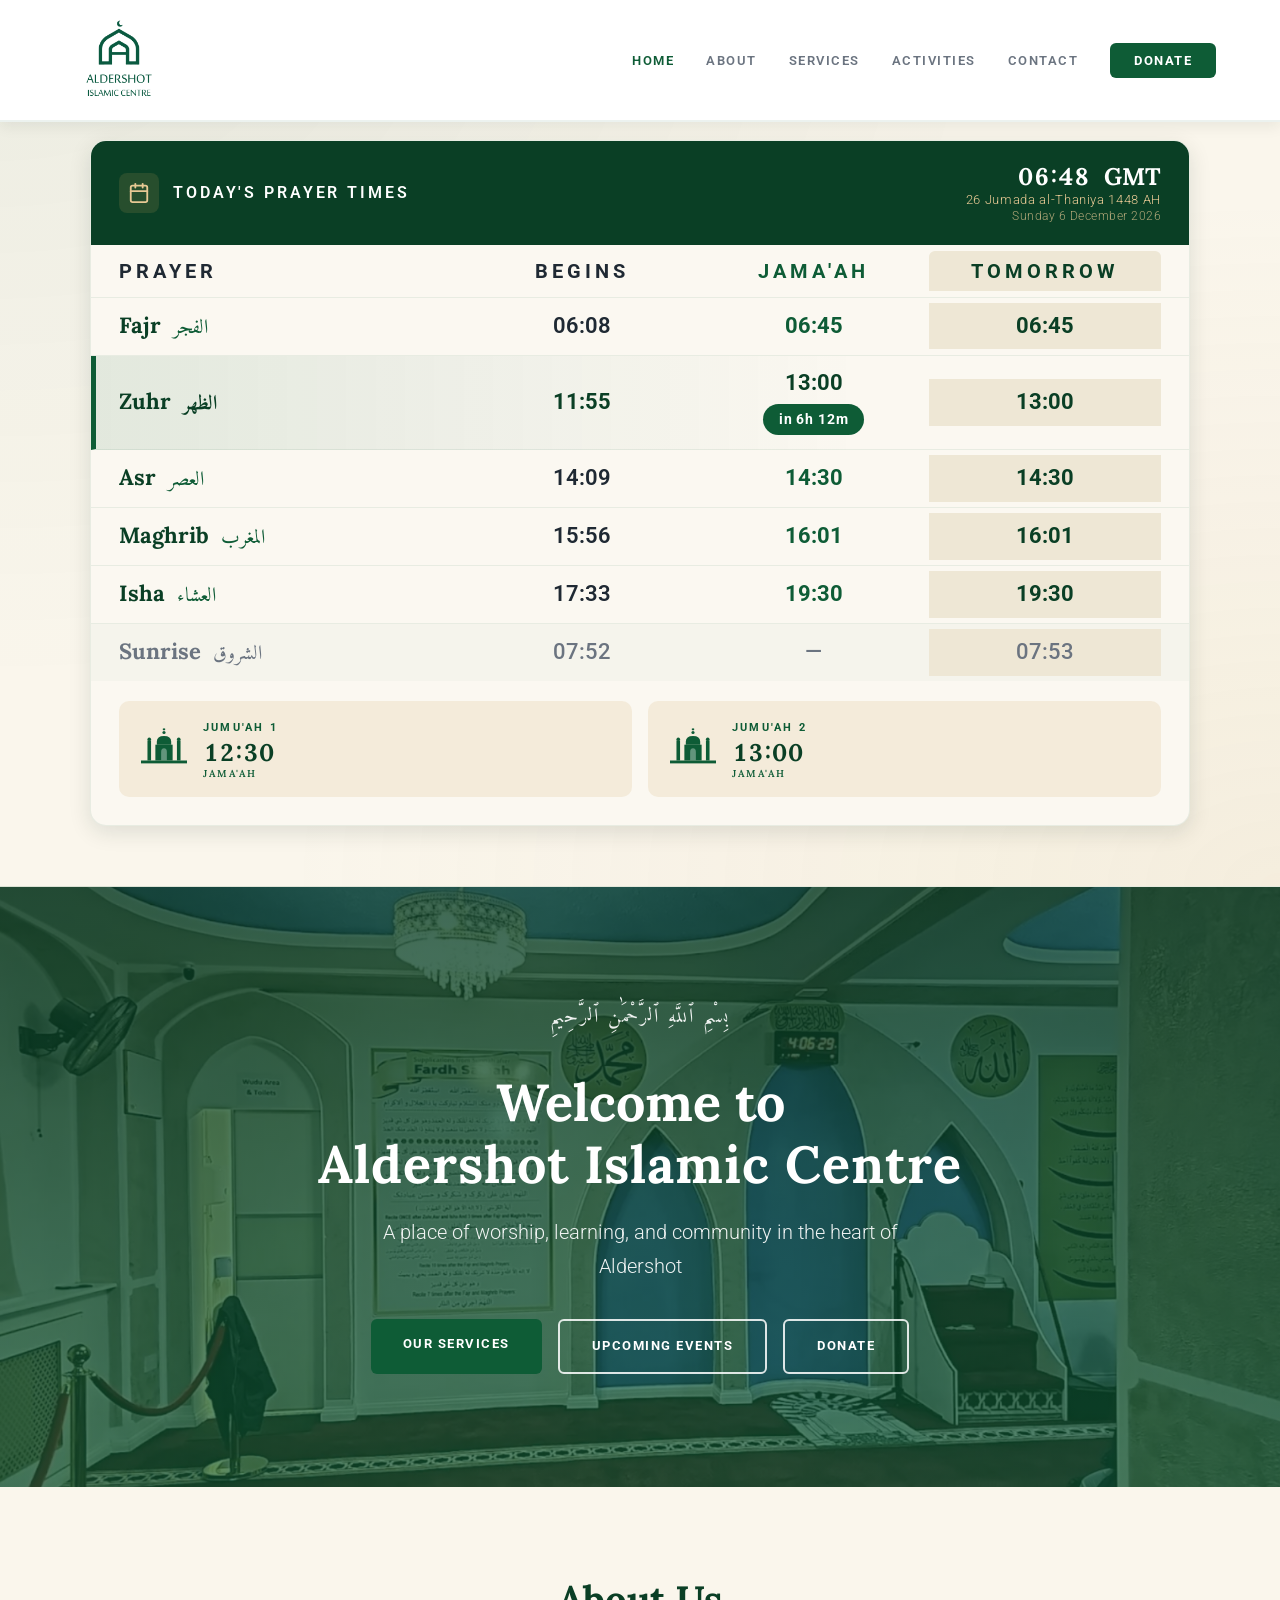
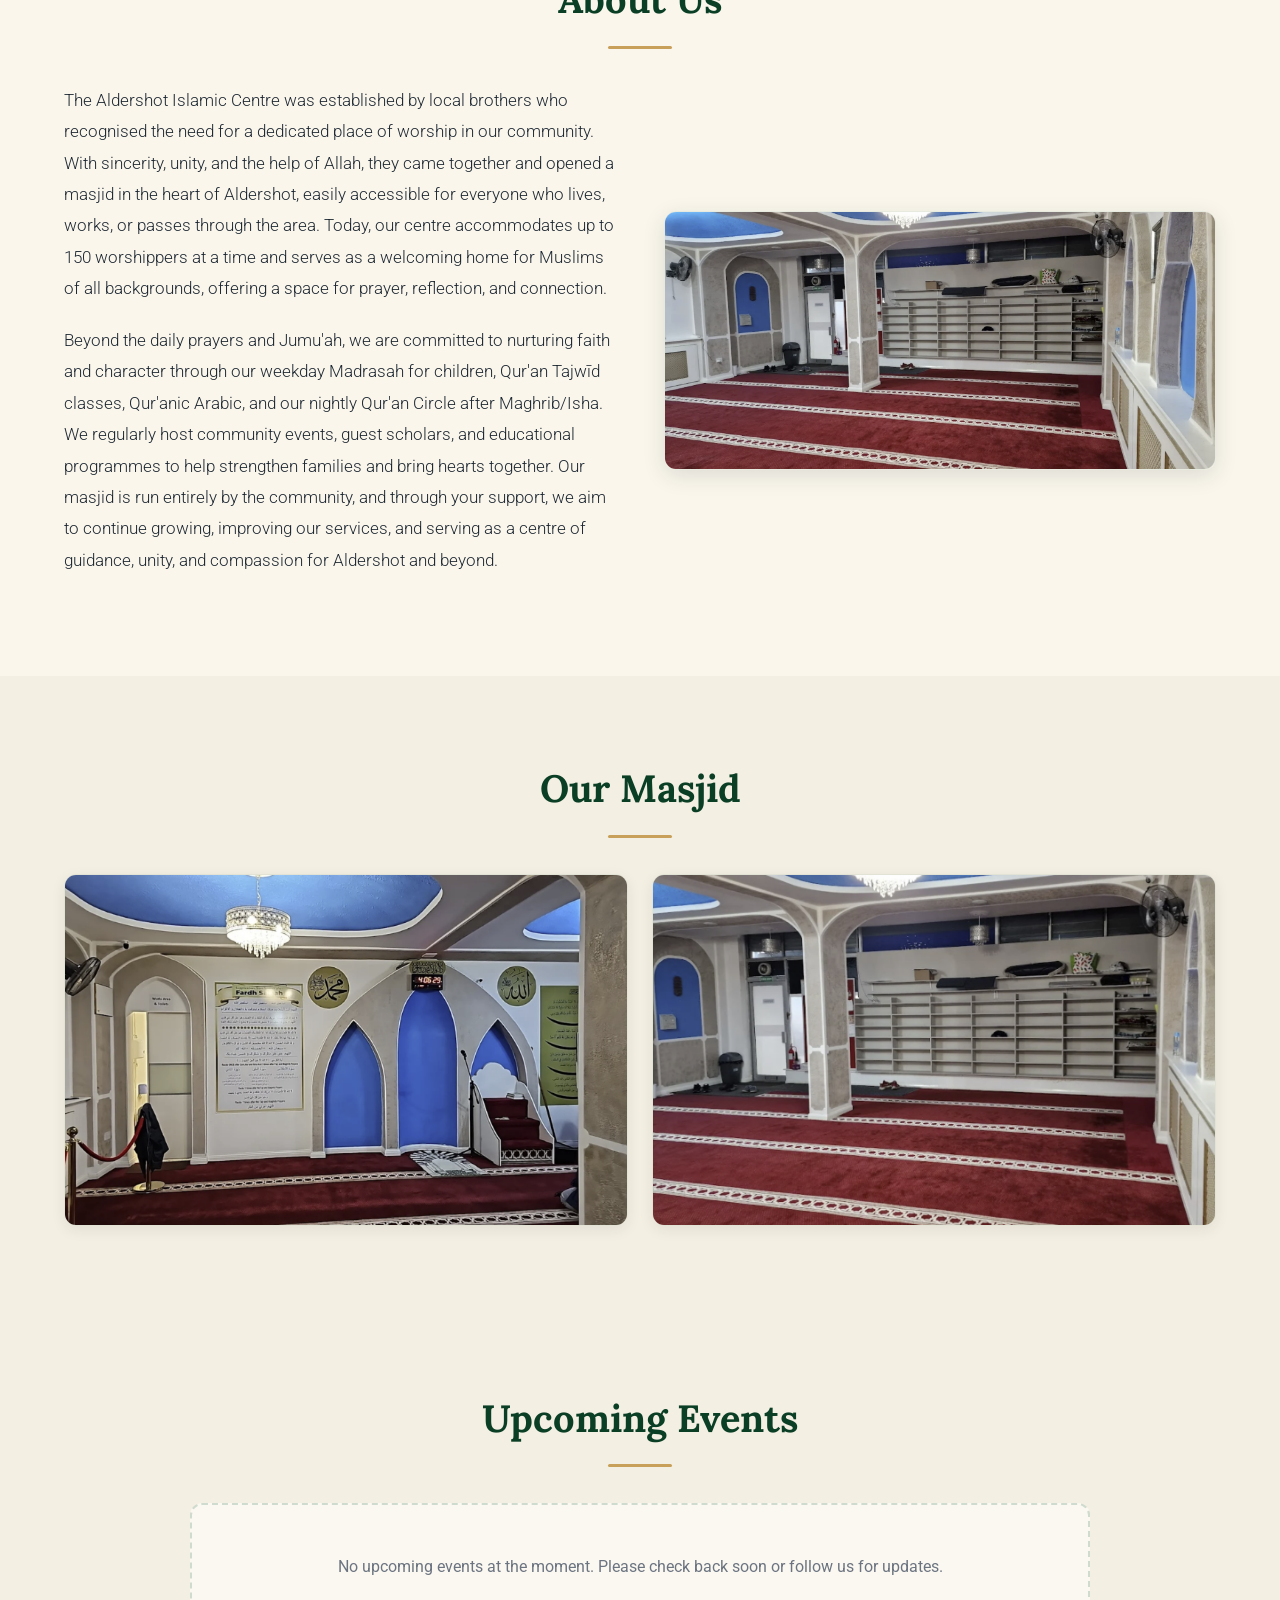
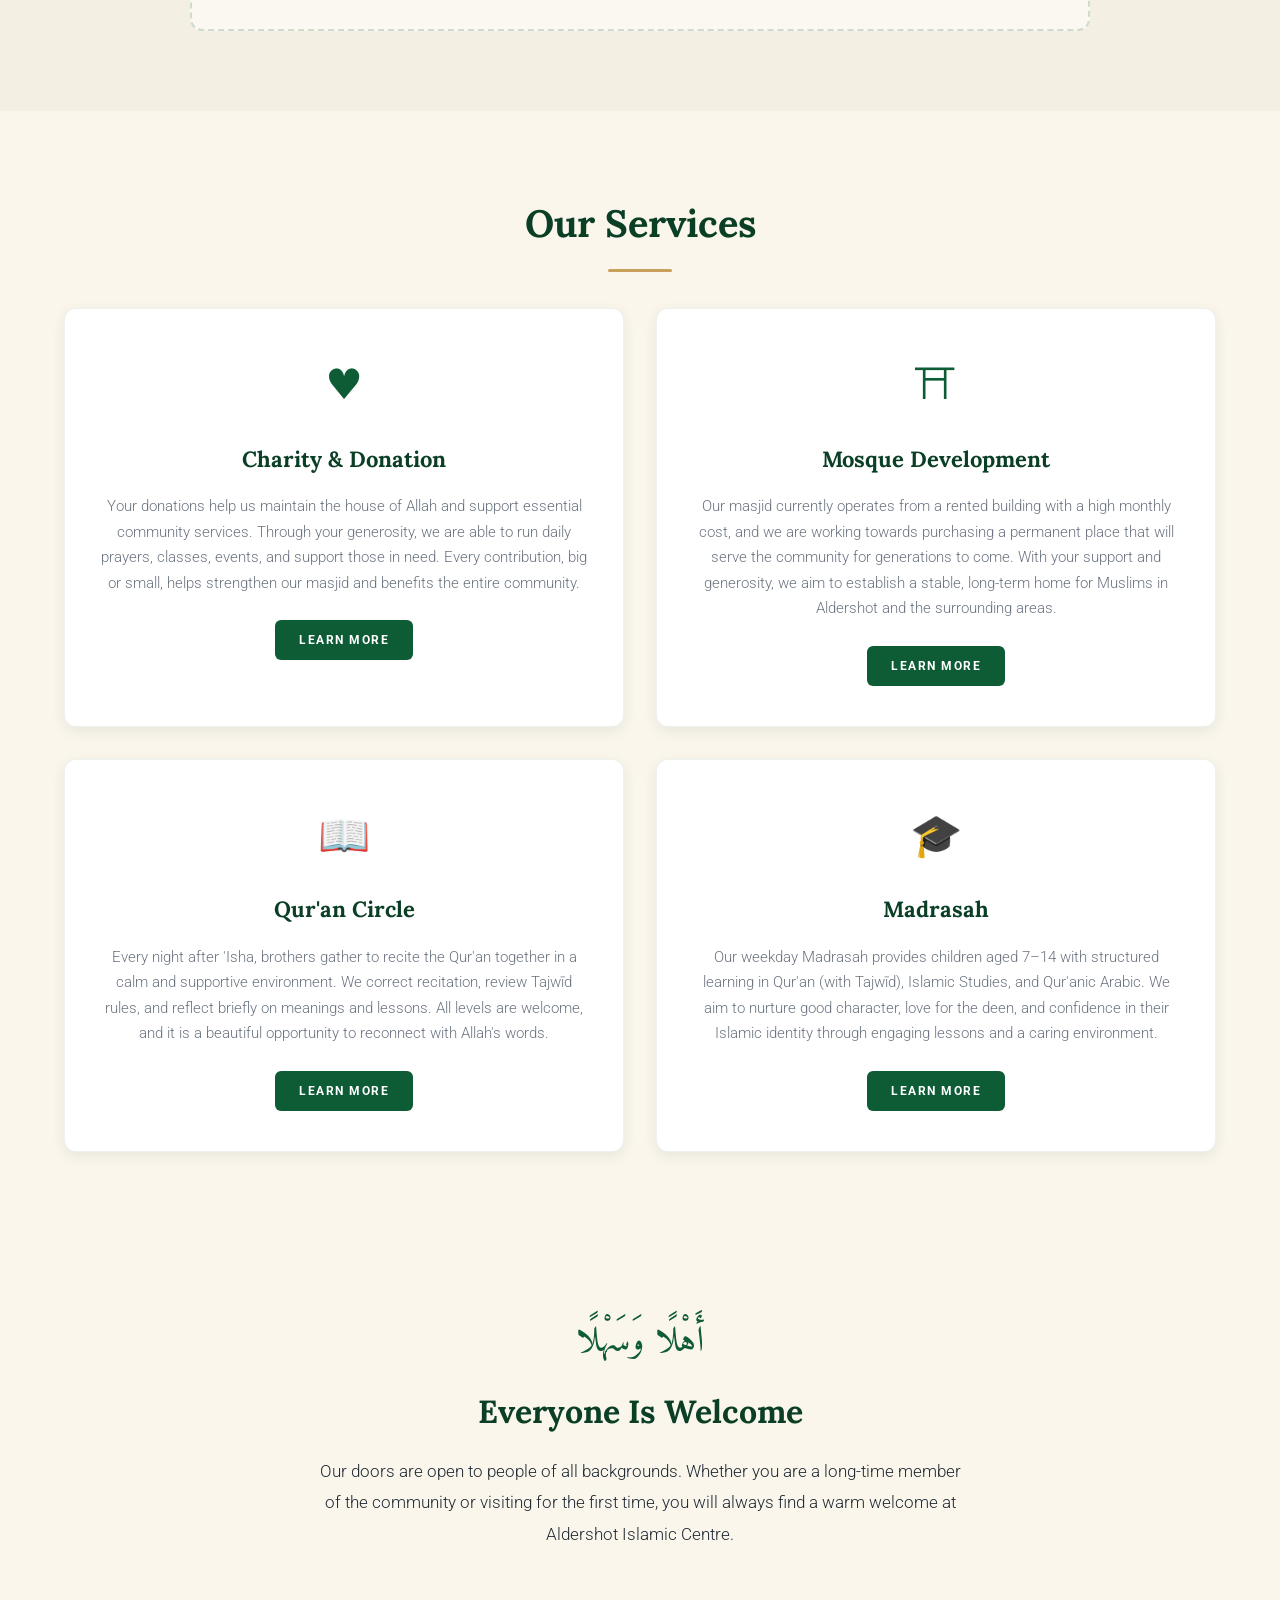
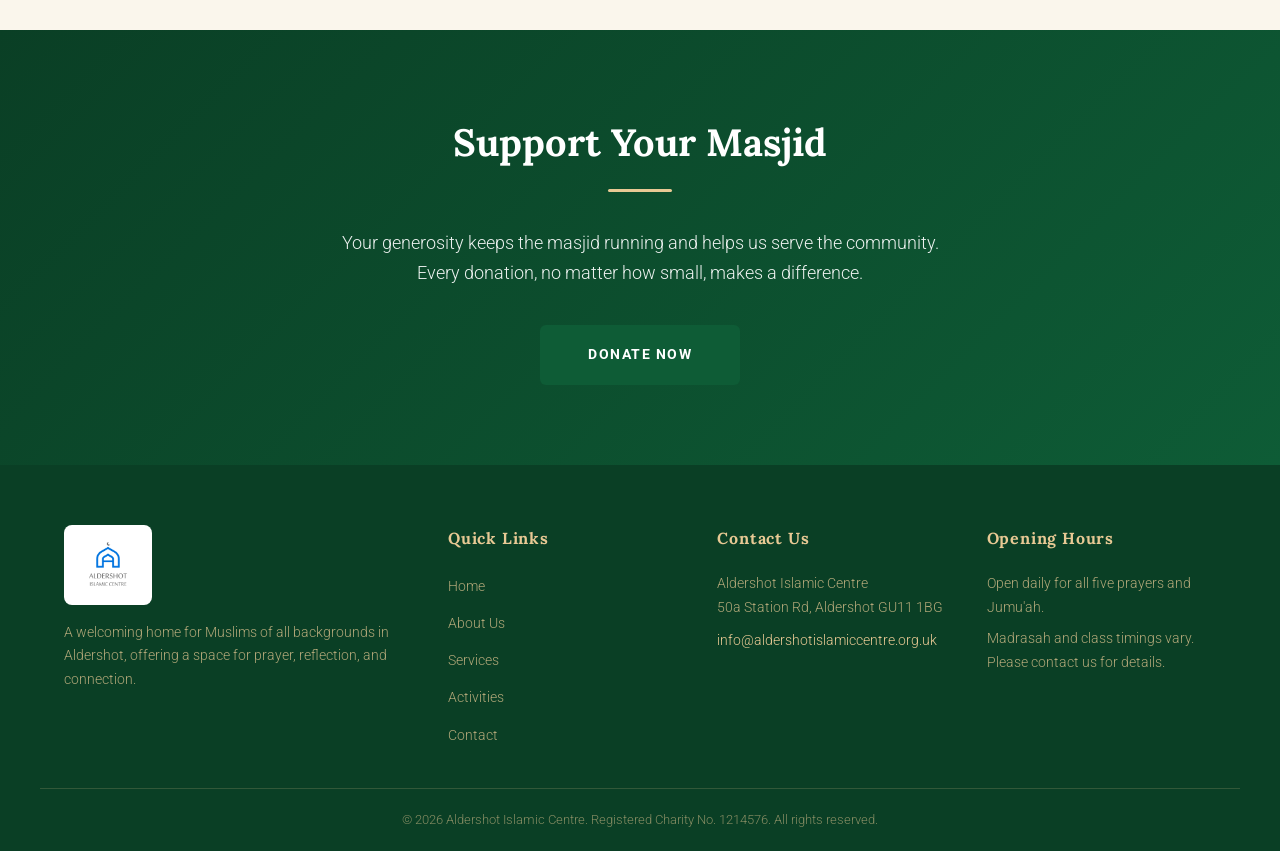
==== commit 1bec8aa4: "Scale donate-qr print elements 25% bigger, except logo/QR/title/hadeeth Per user request, bump every" ====
--- a/index.html
+++ b/index.html
@@ -7,7 +7,7 @@
     <link rel="preconnect" href="https://fonts.googleapis.com">
     <link rel="preconnect" href="https://fonts.gstatic.com" crossorigin>
     <link href="https://fonts.googleapis.com/css2?family=Amiri&family=Lora:wght@500;600;700&family=Raleway:wght@300;400;500;600&family=Roboto:wght@300;400;500;700;900&display=swap" rel="stylesheet">
-    <link rel="stylesheet" href="assets/css/styles.css?v=25">
+    <link rel="stylesheet" href="assets/css/styles.css?v=29">
     <link rel="icon" href="assets/images/logo.png" type="image/png">
     <link rel="manifest" href="/manifest.json">
     <link rel="apple-touch-icon" href="/assets/images/logo.png">
--- a/assets/css/styles.css
+++ b/assets/css/styles.css
@@ -2249,6 +2249,81 @@
     font-style: italic;
 }
 
+.qr-bank-details {
+    background: var(--panel-strong);
+    border: 1.5px solid var(--border);
+    border-radius: 14px;
+    padding: 26px 24px 22px;
+    max-width: 560px;
+    margin: 0 auto 28px;
+    text-align: center;
+}
+
+.qr-bank-details h2 {
+    font-family: var(--serif);
+    font-size: 22px;
+    font-weight: 700;
+    color: var(--primary-dark);
+    margin-bottom: 8px;
+}
+
+.qr-bank-intro {
+    font-size: 14px;
+    color: var(--text-dim);
+    line-height: 1.5;
+    margin: 0 0 18px;
+}
+
+.bank-grid {
+    display: grid;
+    grid-template-columns: repeat(3, 1fr);
+    gap: 10px;
+    margin: 0 0 16px;
+}
+
+.bank-cell {
+    padding: 12px 8px;
+    background: var(--bg-soft);
+    border-radius: 8px;
+    text-align: center;
+}
+
+.bank-cell dt {
+    font-size: 11px;
+    text-transform: uppercase;
+    color: var(--text-dim);
+    letter-spacing: 0.8px;
+    margin-bottom: 6px;
+    font-weight: 500;
+}
+
+.bank-cell dd {
+    margin: 0;
+    font-family: 'Roboto Mono', 'Menlo', monospace;
+    font-size: 15px;
+    font-weight: 700;
+    color: var(--primary-dark);
+    letter-spacing: 0.4px;
+    line-height: 1.2;
+}
+
+.bank-ref {
+    font-size: 13px;
+    color: var(--text-dim);
+    margin: 0;
+}
+
+.bank-ref strong {
+    font-family: 'Roboto Mono', 'Menlo', monospace;
+    color: var(--text);
+}
+
+@media (max-width: 520px) {
+    .bank-grid {
+        grid-template-columns: 1fr;
+    }
+}
+
 .qr-poster-foot {
     text-align: center;
     padding: 22px 16px;
@@ -2328,53 +2403,136 @@
         max-width: 100% !important;
         padding: 0 !important;
     }
+    @page {
+        size: A4;
+        margin: 10mm;
+    }
+    .qr-poster-logo {
+        width: 110px !important;
+        margin: 0 auto 10px !important;
+    }
+    .qr-poster-title {
+        font-size: 28px !important;
+        margin-bottom: 4px !important;
+    }
+    .qr-poster-arabic {
+        font-size: 23px !important;
+        margin: 4px 0 8px !important;
+    }
+    .qr-poster-sub {
+        font-size: 15px !important;
+        max-width: 520px;
+        margin: 0 auto 12px !important;
+        line-height: 1.4 !important;
+    }
+    .qr-poster-head {
+        margin-bottom: 12px !important;
+    }
     .qr-single {
         box-shadow: none;
         border: 2px solid #222;
         break-inside: avoid;
         page-break-inside: avoid;
-        margin-top: 16px;
-        max-width: 360px;
+        margin: 0 auto 12px;
+        max-width: 280px;
+        padding: 14px 14px 10px !important;
     }
     .qr-single .qr-code svg {
-        width: 300px !important;
-        height: 300px !important;
+        width: 220px !important;
+        height: 220px !important;
+    }
+    .qr-single-caption {
+        font-size: 13px !important;
+        margin-top: 8px !important;
     }
     .qr-explainer {
         background: transparent !important;
         border: 1px solid #999;
-        max-width: 540px;
-        margin-top: 14px;
-        margin-bottom: 14px;
-        padding: 14px 18px 12px;
+        max-width: 520px;
+        margin: 0 auto 12px;
+        padding: 14px 18px 12px !important;
         break-inside: avoid;
         page-break-inside: avoid;
     }
     .qr-explainer h2 {
-        font-size: 18px;
-        margin-bottom: 10px;
+        font-size: 18px !important;
+        margin-bottom: 8px !important;
+    }
+    .qr-steps {
+        margin-bottom: 10px !important;
     }
     .qr-steps li {
-        font-size: 13px;
-        margin-bottom: 6px;
+        font-size: 14px !important;
+        margin-bottom: 6px !important;
+        gap: 10px !important;
     }
     .qr-step-num {
         background: #222 !important;
         color: #fff !important;
         -webkit-print-color-adjust: exact;
         print-color-adjust: exact;
-        width: 22px;
-        height: 22px;
-        flex-basis: 22px;
-        font-size: 12px;
+        width: 22px !important;
+        height: 22px !important;
+        flex-basis: 22px !important;
+        font-size: 12px !important;
     }
     .qr-explainer-foot {
-        font-size: 11px;
-        margin-top: 10px;
+        font-size: 13px !important;
+        margin-top: 8px !important;
+    }
+    .qr-bank-details {
+        background: transparent !important;
+        border: 1px solid #999;
+        padding: 14px 18px 12px !important;
+        margin: 0 auto 12px;
+        max-width: 520px;
+        break-inside: avoid;
+        page-break-inside: avoid;
+    }
+    .qr-bank-details h2 {
+        font-size: 18px !important;
+        margin-bottom: 4px !important;
+    }
+    .qr-bank-intro {
+        font-size: 13px !important;
+        margin-bottom: 10px !important;
+    }
+    .bank-grid {
+        gap: 8px !important;
+        margin-bottom: 8px !important;
+    }
+    .bank-cell {
+        background: transparent !important;
+        border: 1px solid #ccc;
+        padding: 8px 6px !important;
+    }
+    .bank-cell dt {
+        font-size: 10px !important;
+        margin-bottom: 3px !important;
+    }
+    .bank-cell dd {
+        font-size: 14px !important;
+    }
+    .bank-ref {
+        font-size: 13px !important;
     }
     .qr-poster-foot {
         border-top: 1px solid #999;
         border-bottom: 1px solid #999;
+        padding: 8px 12px !important;
+        margin-bottom: 0 !important;
+    }
+    .qr-foot-quote {
+        font-size: 11px !important;
+        margin-bottom: 6px !important;
+    }
+    .qr-foot-quote span {
+        font-size: 10px !important;
+    }
+    .qr-foot-charity,
+    .qr-foot-website {
+        font-size: 13px !important;
+        margin: 0 !important;
     }
     .qr-poster-head,
     .qr-poster-foot {
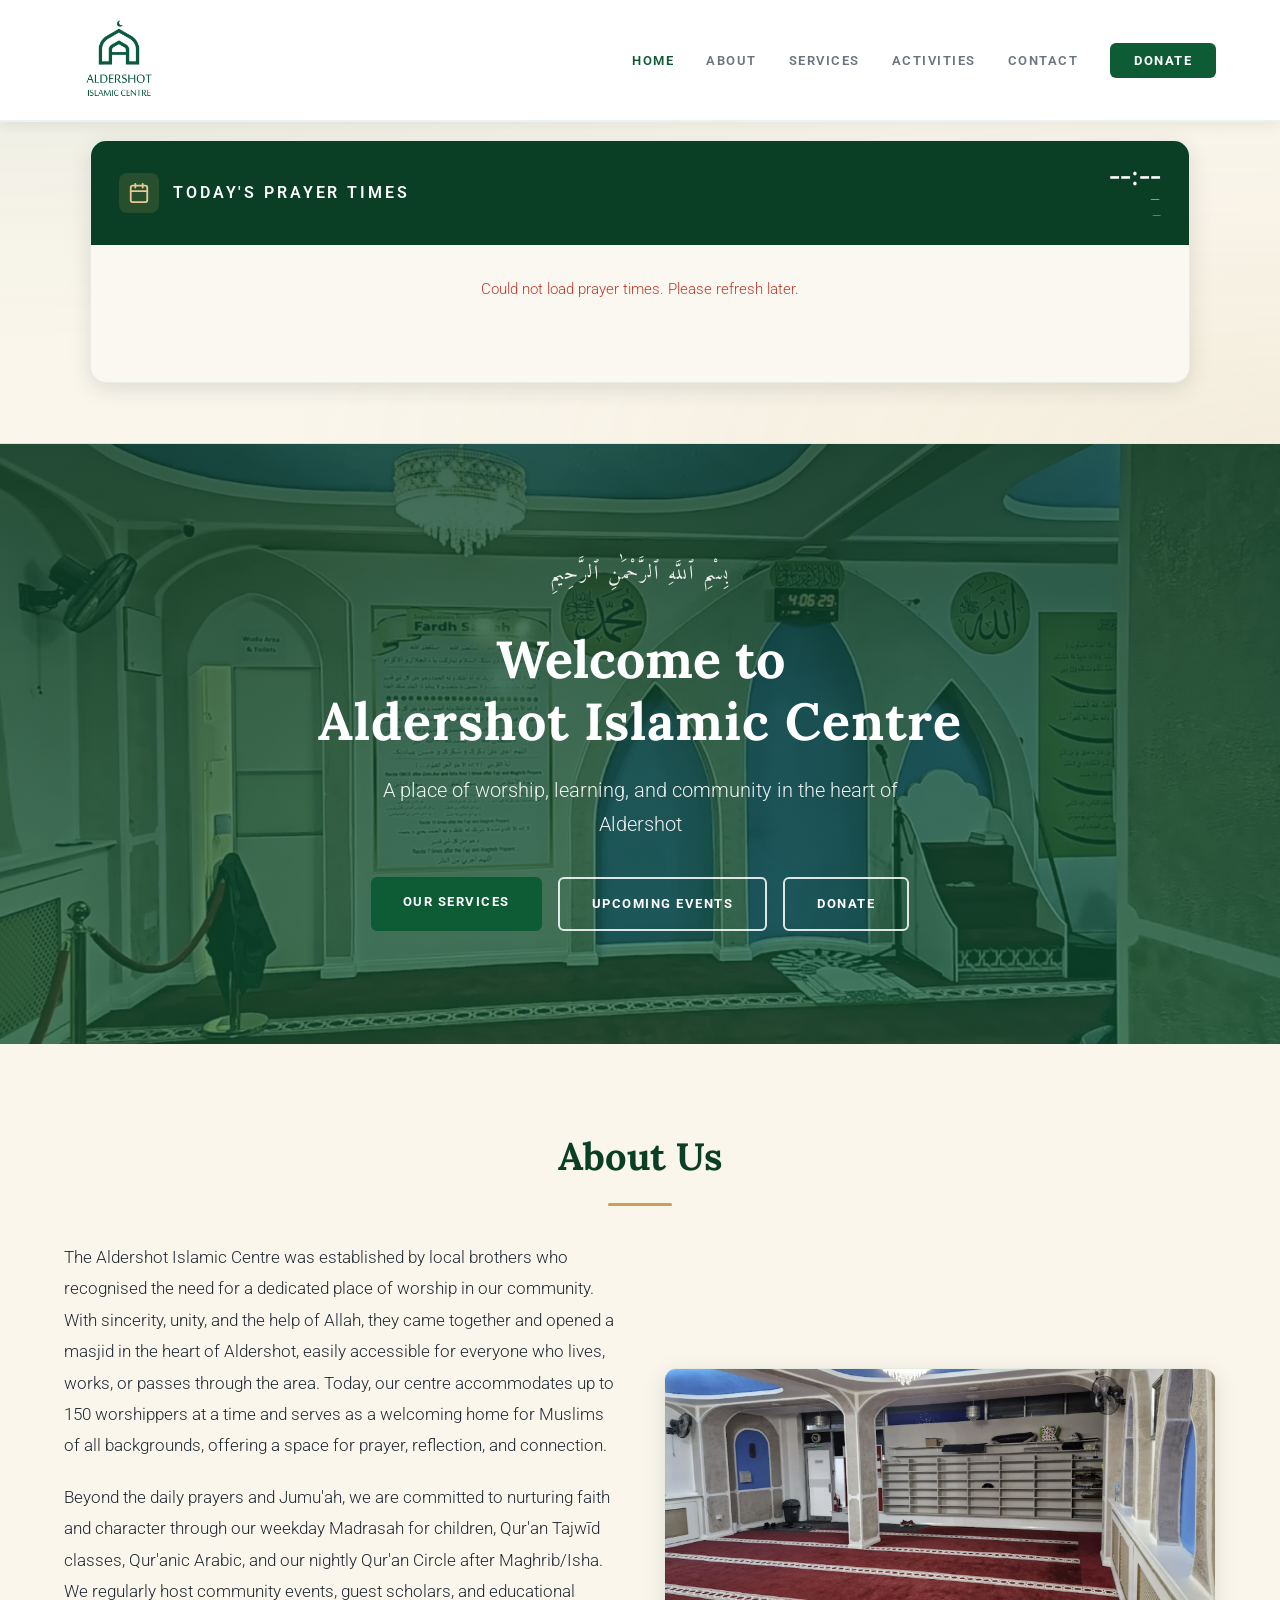
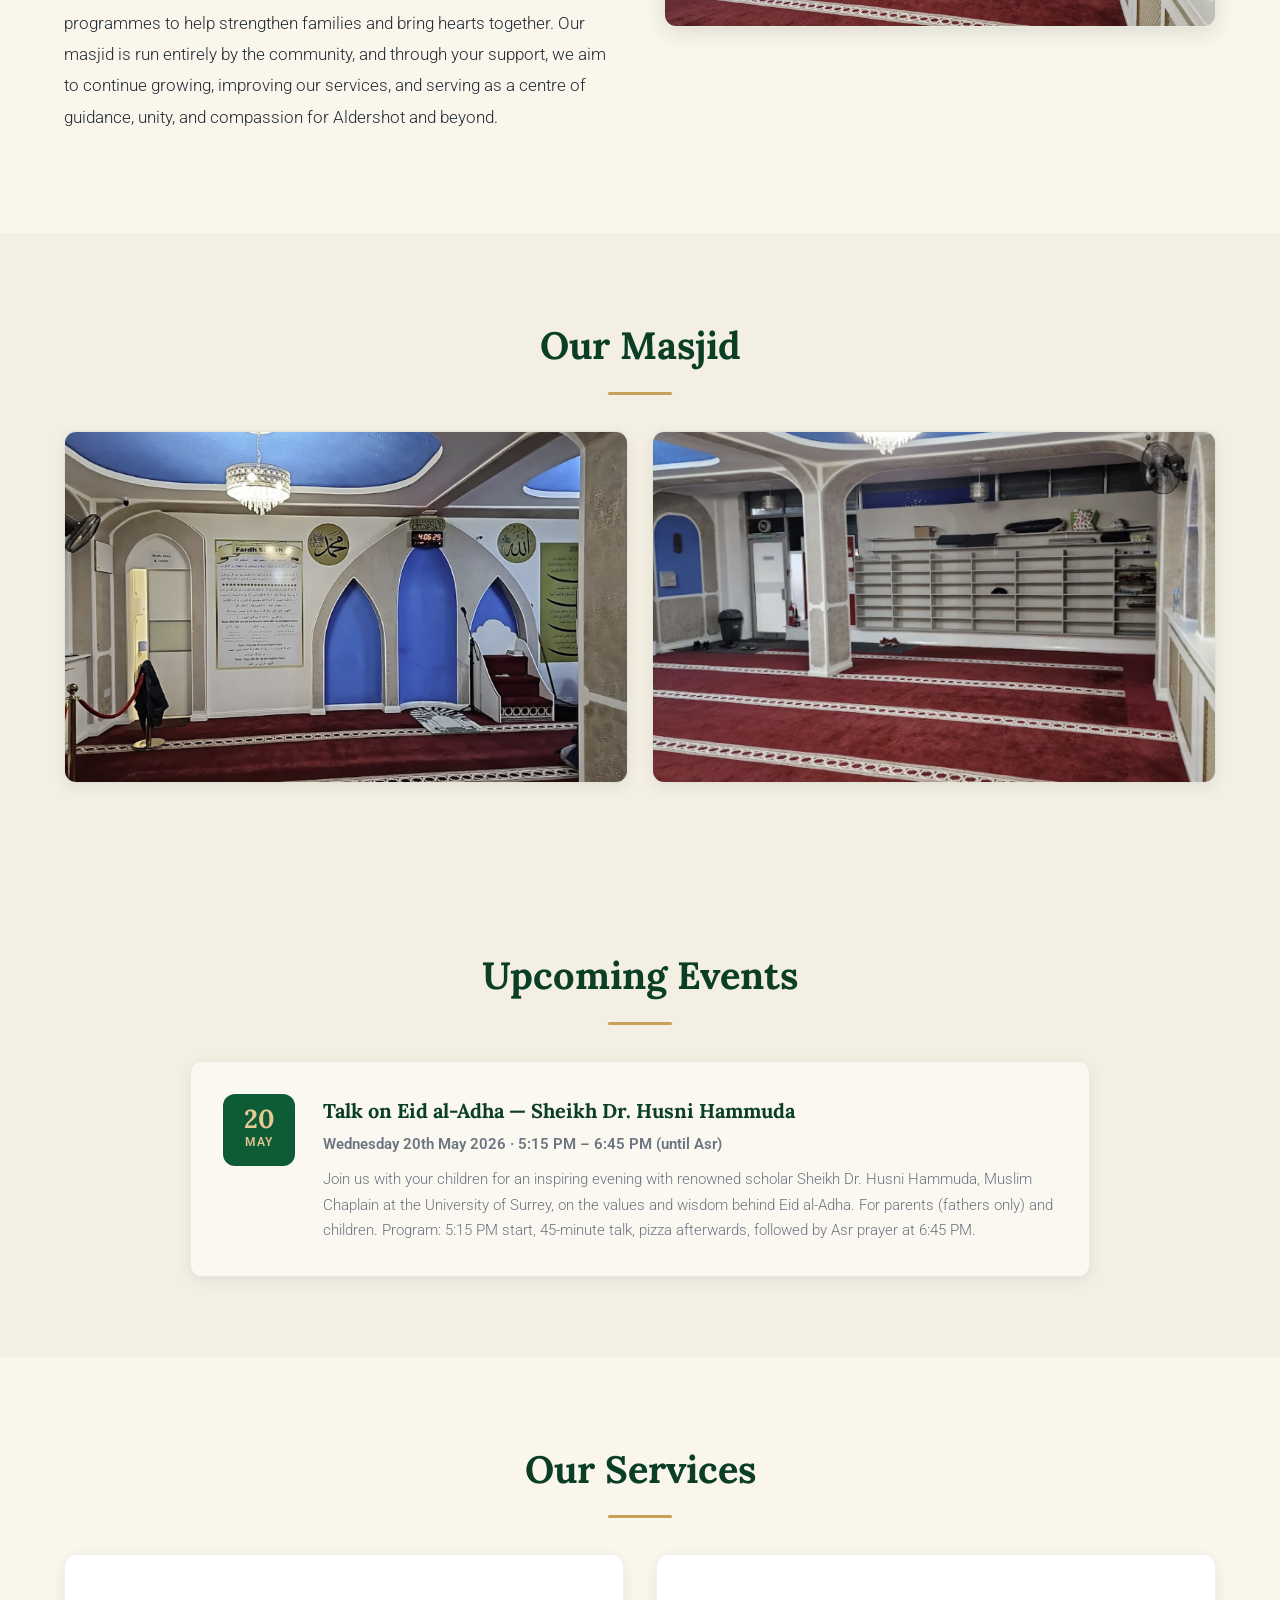
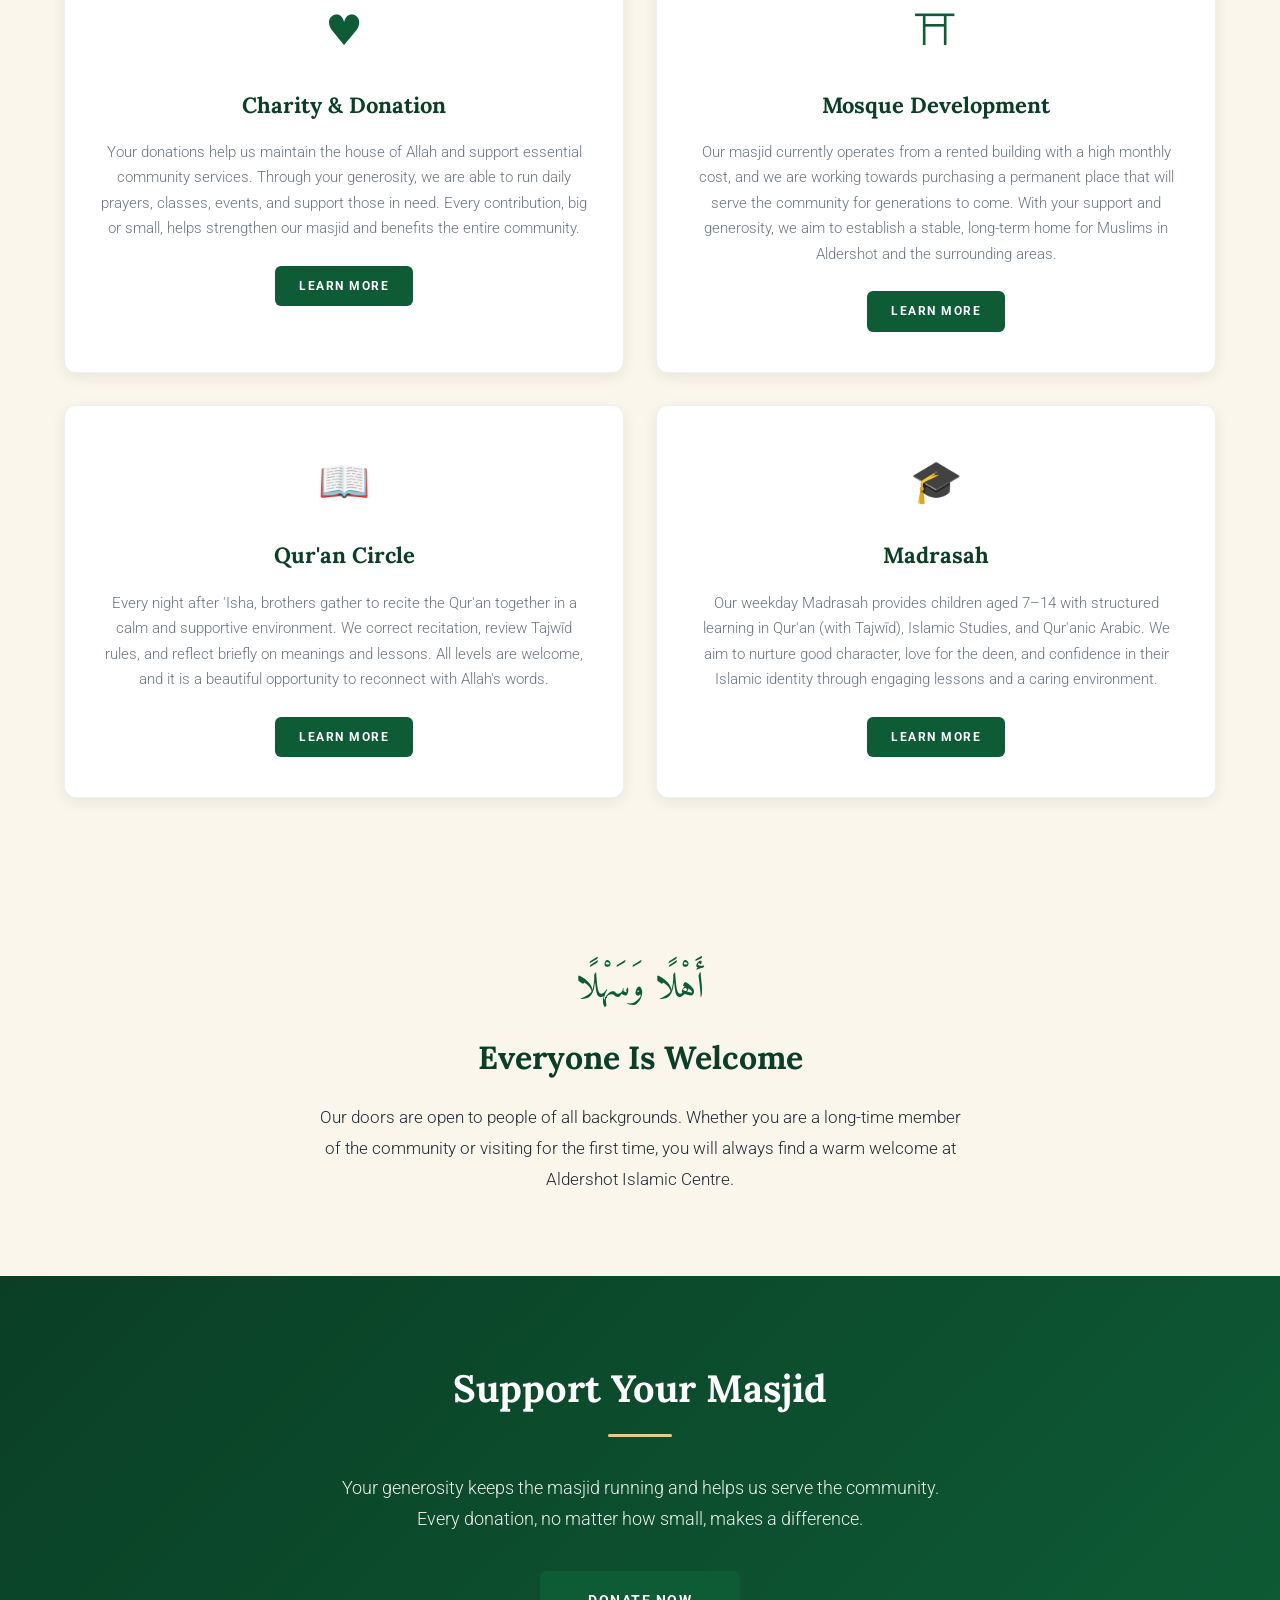
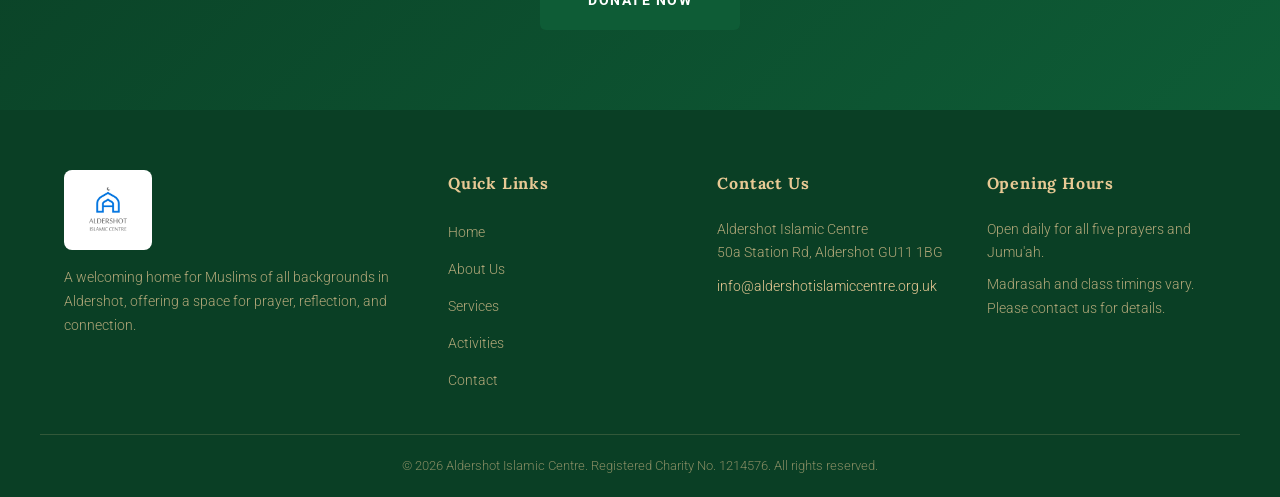
==== commit bb8a1121: "Add Eid al-Adha talk by Sheikh Dr. Husni Hammuda to upcoming events Co-Authored-By: Claude Opus 4.7 " ====
--- a/index.html
+++ b/index.html
@@ -7,7 +7,7 @@
     <link rel="preconnect" href="https://fonts.googleapis.com">
     <link rel="preconnect" href="https://fonts.gstatic.com" crossorigin>
     <link href="https://fonts.googleapis.com/css2?family=Amiri&family=Lora:wght@500;600;700&family=Raleway:wght@300;400;500;600&family=Roboto:wght@300;400;500;700;900&display=swap" rel="stylesheet">
-    <link rel="stylesheet" href="assets/css/styles.css?v=29">
+    <link rel="stylesheet" href="assets/css/styles.css?v=31">
     <link rel="icon" href="assets/images/logo.png" type="image/png">
     <link rel="manifest" href="/manifest.json">
     <link rel="apple-touch-icon" href="/assets/images/logo.png">
@@ -137,8 +137,16 @@
         <div class="container">
             <h2 class="section-title">Upcoming Events</h2>
             <div class="events-grid">
-                <div class="events-empty">
-                    <p>No upcoming events at the moment. Please check back soon or follow us for updates.</p>
+                <div class="event-card">
+                    <div class="event-date">
+                        <span class="event-day">20</span>
+                        <span class="event-month">May</span>
+                    </div>
+                    <div class="event-details">
+                        <h3>Talk on Eid al-Adha &mdash; Sheikh Dr. Husni Hammuda</h3>
+                        <p class="event-time">Wednesday 20th May 2026 &middot; 5:15 PM &ndash; 6:45 PM (until Asr)</p>
+                        <p>Join us with your children for an inspiring evening with renowned scholar Sheikh Dr. Husni Hammuda, Muslim Chaplain at the University of Surrey, on the values and wisdom behind Eid al-Adha. For parents (fathers only) and children. Program: 5:15 PM start, 45-minute talk, pizza afterwards, followed by Asr prayer at 6:45 PM.</p>
+                    </div>
                 </div>
             </div>
         </div>
--- a/assets/css/styles.css
+++ b/assets/css/styles.css
@@ -2408,130 +2408,135 @@
         margin: 10mm;
     }
     .qr-poster-logo {
-        width: 110px !important;
+        width: 100px !important;
+        margin: 0 auto 6px !important;
+    }
+    .qr-poster-title {
+        font-size: 26px !important;
+        margin-bottom: 2px !important;
+    }
+    .qr-poster-arabic {
+        font-size: 22px !important;
+        margin: 2px 0 6px !important;
+    }
+    .qr-poster-sub {
+        font-size: 19px !important;
+        max-width: 680px;
         margin: 0 auto 10px !important;
-    }
-    .qr-poster-title {
-        font-size: 28px !important;
-        margin-bottom: 4px !important;
-    }
-    .qr-poster-arabic {
-        font-size: 23px !important;
-        margin: 4px 0 8px !important;
-    }
-    .qr-poster-sub {
-        font-size: 15px !important;
-        max-width: 520px;
-        margin: 0 auto 12px !important;
         line-height: 1.4 !important;
     }
     .qr-poster-head {
-        margin-bottom: 12px !important;
+        margin-bottom: 8px !important;
     }
     .qr-single {
         box-shadow: none;
         border: 2px solid #222;
         break-inside: avoid;
         page-break-inside: avoid;
-        margin: 0 auto 12px;
-        max-width: 280px;
-        padding: 14px 14px 10px !important;
+        margin: 0 auto 8px;
+        max-width: 260px;
+        padding: 10px 10px 8px !important;
     }
     .qr-single .qr-code svg {
-        width: 220px !important;
-        height: 220px !important;
+        width: 180px !important;
+        height: 180px !important;
     }
     .qr-single-caption {
-        font-size: 13px !important;
-        margin-top: 8px !important;
+        font-size: 12px !important;
+        margin-top: 6px !important;
+        letter-spacing: 0.8px !important;
     }
     .qr-explainer {
         background: transparent !important;
         border: 1px solid #999;
-        max-width: 520px;
-        margin: 0 auto 12px;
-        padding: 14px 18px 12px !important;
+        max-width: 680px;
+        margin: 0 auto 10px;
+        padding: 14px 20px 12px !important;
         break-inside: avoid;
         page-break-inside: avoid;
     }
     .qr-explainer h2 {
-        font-size: 18px !important;
+        font-size: 22px !important;
+        margin-bottom: 10px !important;
+    }
+    .qr-steps {
         margin-bottom: 8px !important;
     }
-    .qr-steps {
-        margin-bottom: 10px !important;
-    }
     .qr-steps li {
-        font-size: 14px !important;
+        font-size: 16px !important;
         margin-bottom: 6px !important;
-        gap: 10px !important;
+        gap: 12px !important;
+        line-height: 1.45 !important;
     }
     .qr-step-num {
         background: #222 !important;
         color: #fff !important;
         -webkit-print-color-adjust: exact;
         print-color-adjust: exact;
-        width: 22px !important;
-        height: 22px !important;
-        flex-basis: 22px !important;
-        font-size: 12px !important;
+        width: 24px !important;
+        height: 24px !important;
+        flex-basis: 24px !important;
+        font-size: 14px !important;
     }
     .qr-explainer-foot {
-        font-size: 13px !important;
+        font-size: 15px !important;
         margin-top: 8px !important;
     }
     .qr-bank-details {
         background: transparent !important;
         border: 1px solid #999;
-        padding: 14px 18px 12px !important;
-        margin: 0 auto 12px;
-        max-width: 520px;
+        padding: 14px 20px 12px !important;
+        margin: 0 auto 10px;
+        max-width: 680px;
         break-inside: avoid;
         page-break-inside: avoid;
     }
     .qr-bank-details h2 {
-        font-size: 18px !important;
+        font-size: 22px !important;
         margin-bottom: 4px !important;
     }
     .qr-bank-intro {
-        font-size: 13px !important;
+        font-size: 15px !important;
         margin-bottom: 10px !important;
     }
     .bank-grid {
-        gap: 8px !important;
+        gap: 10px !important;
         margin-bottom: 8px !important;
     }
     .bank-cell {
         background: transparent !important;
         border: 1px solid #ccc;
-        padding: 8px 6px !important;
+        padding: 8px 8px !important;
     }
     .bank-cell dt {
-        font-size: 10px !important;
+        font-size: 12px !important;
         margin-bottom: 3px !important;
     }
     .bank-cell dd {
-        font-size: 14px !important;
+        font-size: 17px !important;
     }
     .bank-ref {
-        font-size: 13px !important;
+        font-size: 15px !important;
     }
     .qr-poster-foot {
         border-top: 1px solid #999;
         border-bottom: 1px solid #999;
         padding: 8px 12px !important;
-        margin-bottom: 0 !important;
+        margin: 0 auto !important;
+        max-width: 680px;
+        break-inside: avoid;
+        page-break-inside: avoid;
     }
     .qr-foot-quote {
         font-size: 11px !important;
-        margin-bottom: 6px !important;
+        margin-bottom: 4px !important;
     }
     .qr-foot-quote span {
         font-size: 10px !important;
     }
     .qr-foot-charity,
     .qr-foot-website {
-        font-size: 13px !important;
+        font-size: 12px !important;
         margin: 0 !important;
     }
     .qr-poster-head,
